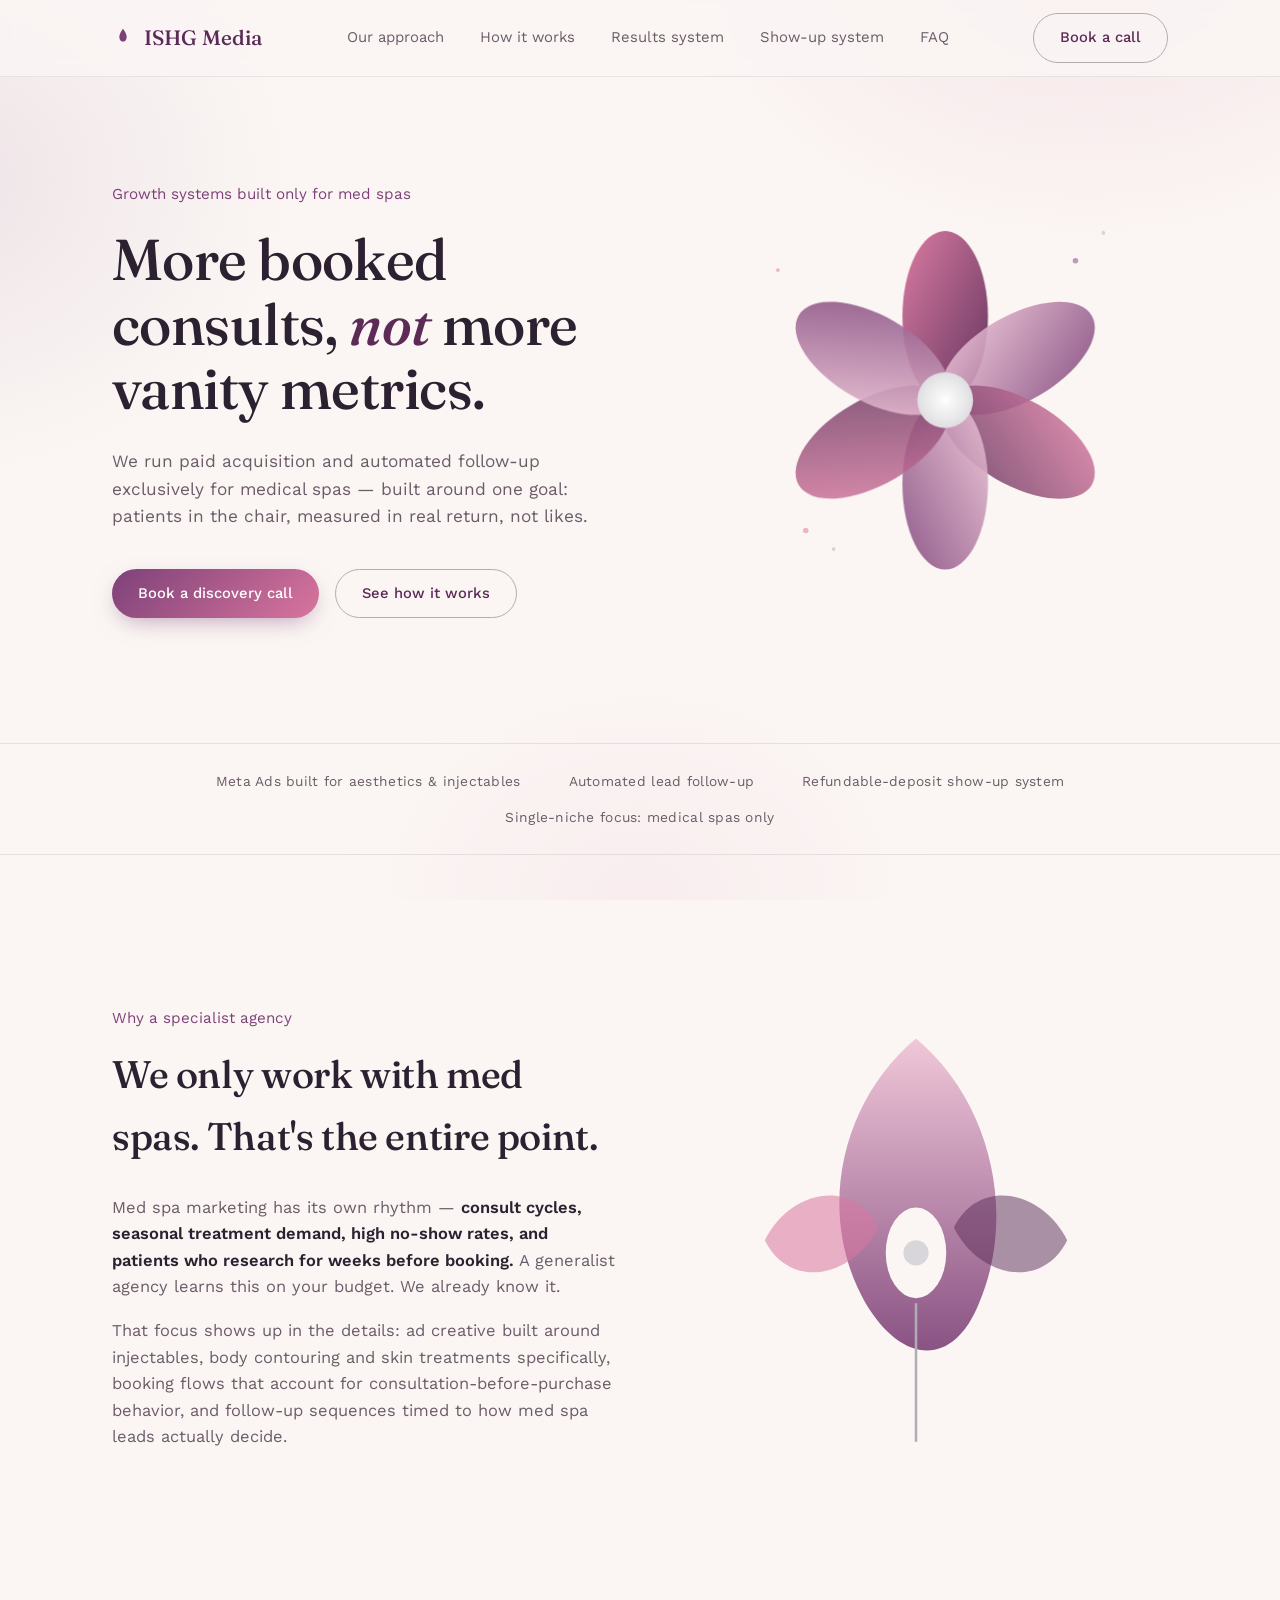
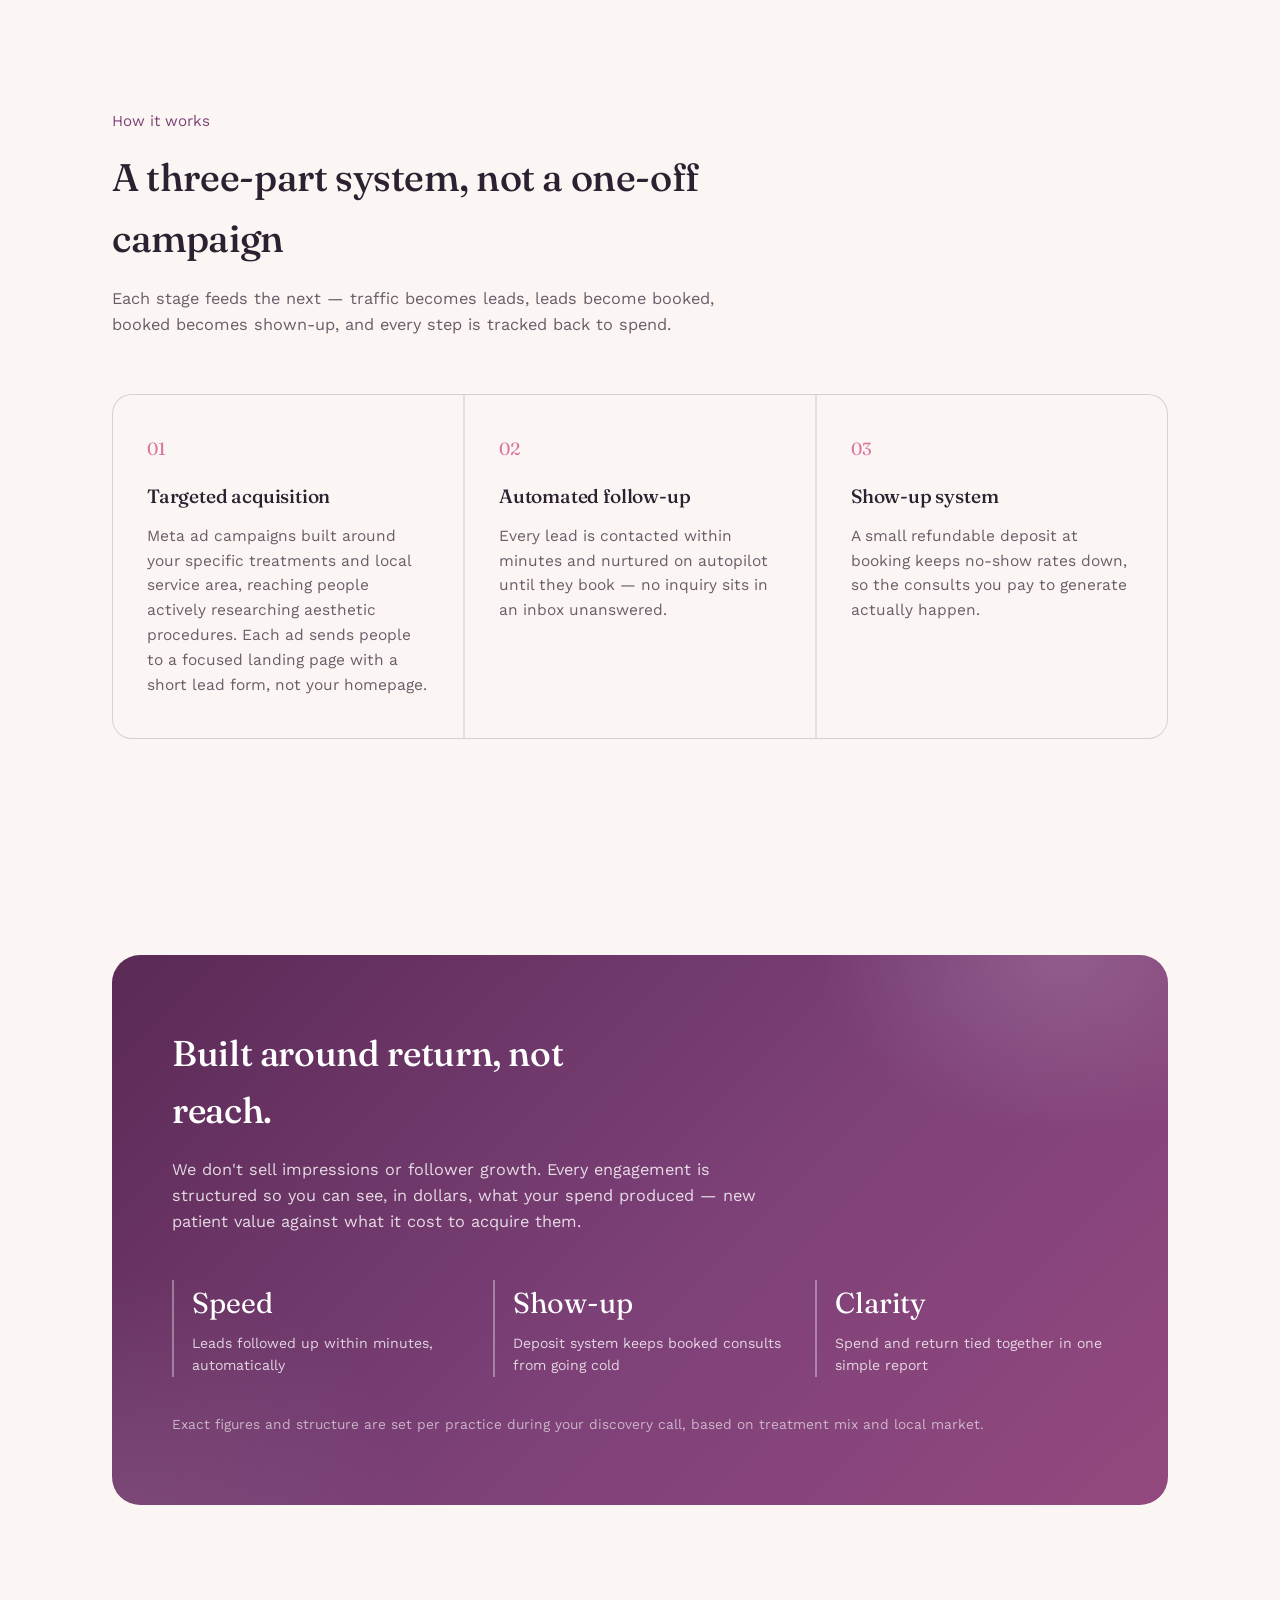
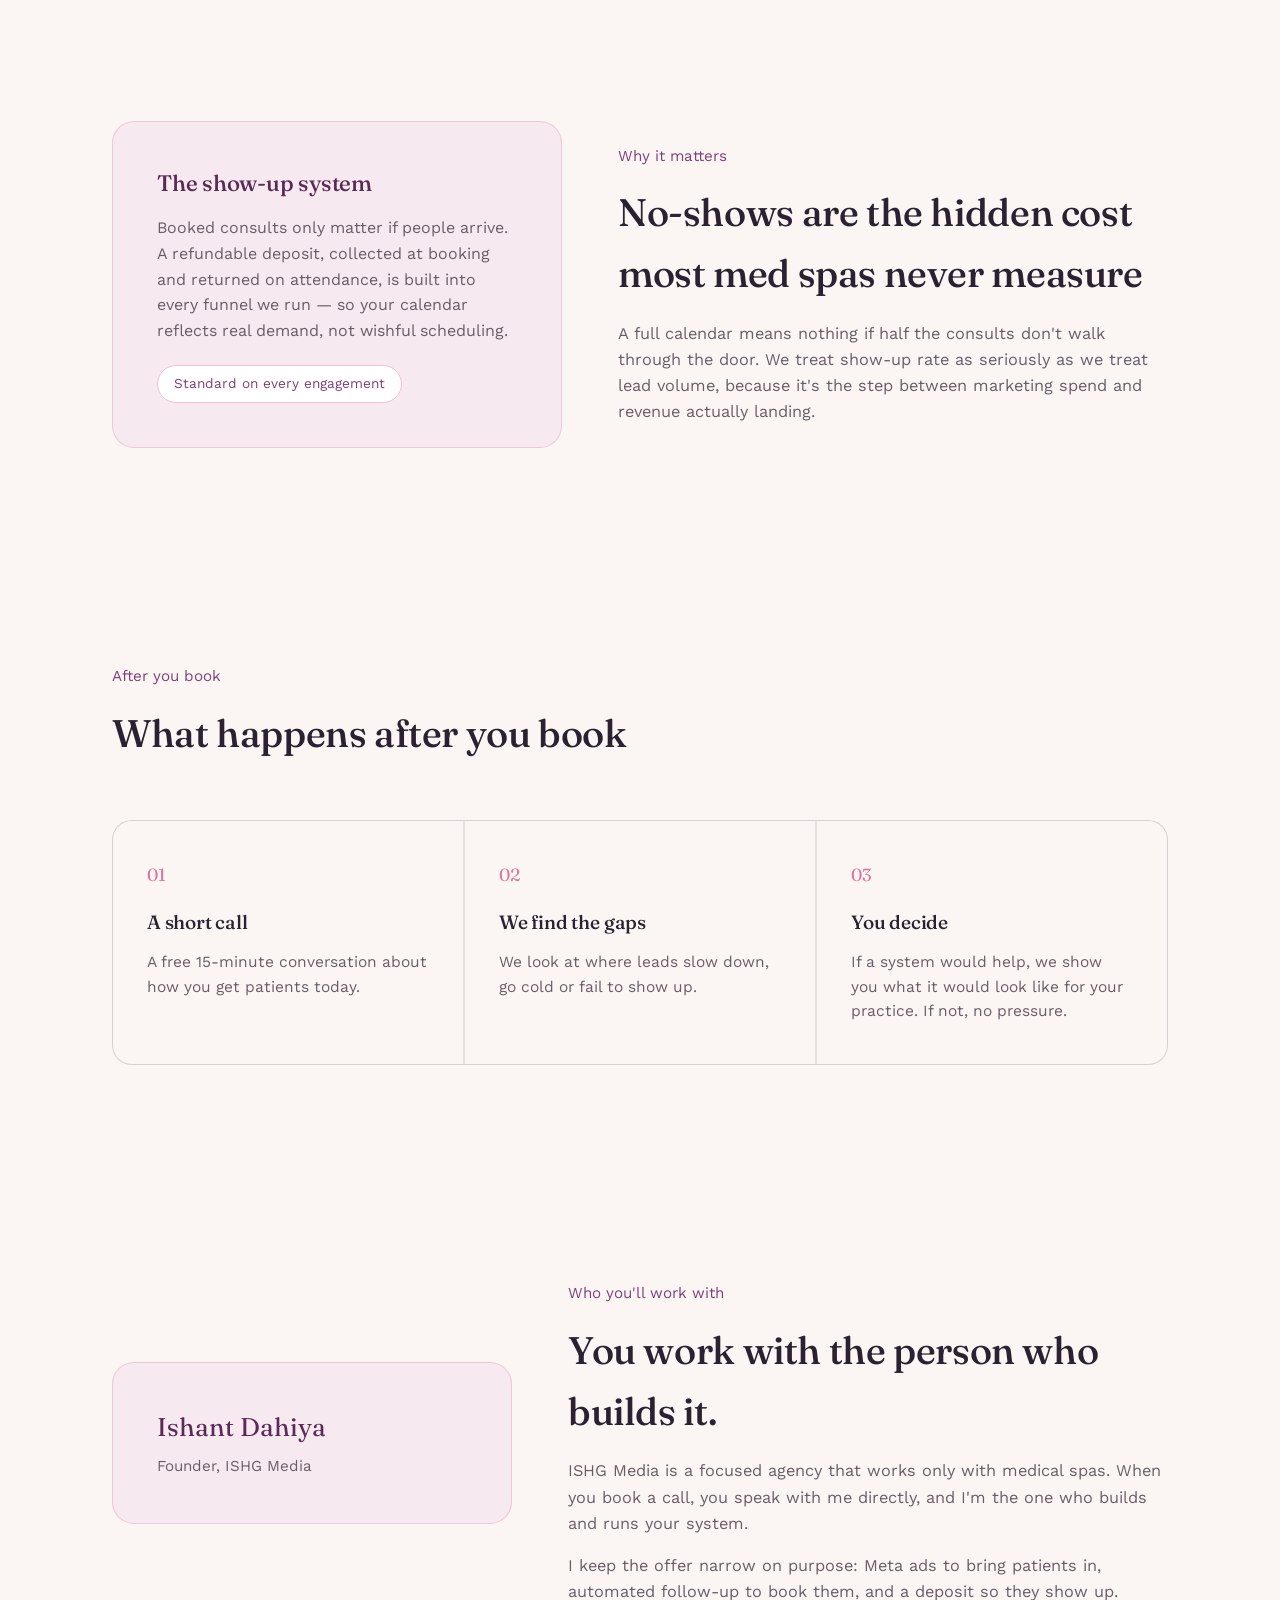
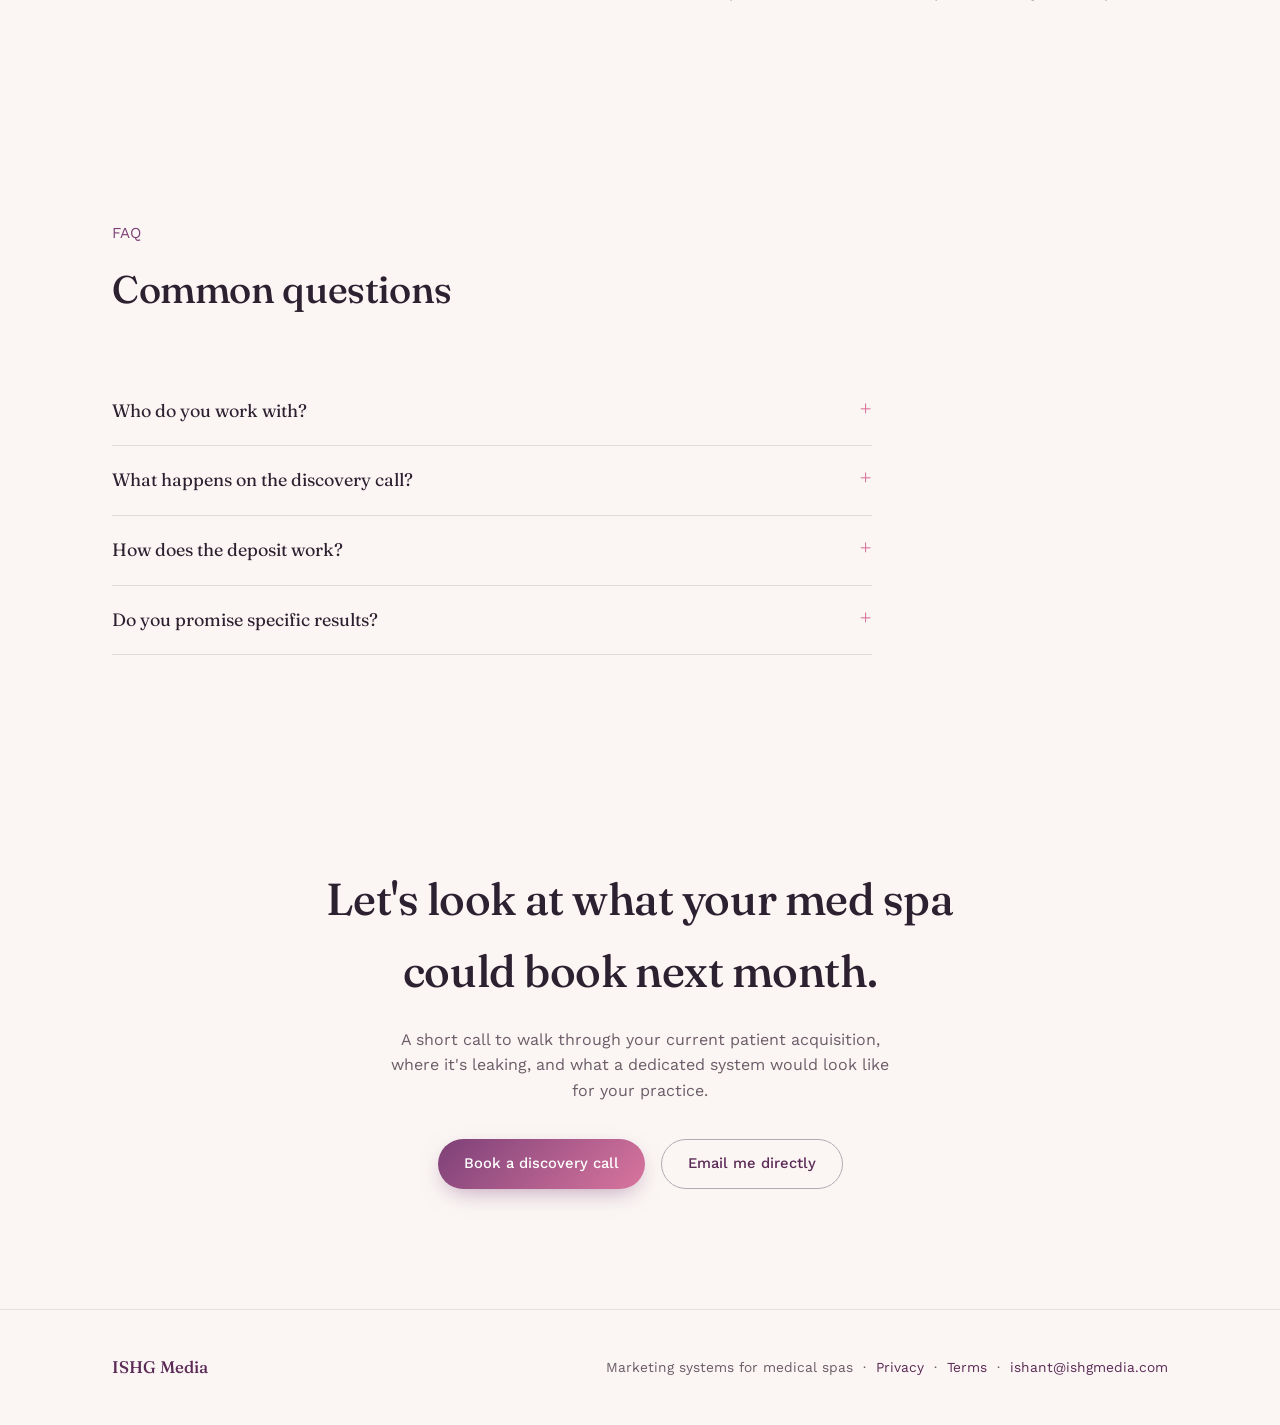
==== index.html @ 1db6d498 "Add files via upload" ====
<!DOCTYPE html>
<html lang="en">
<head>
<meta charset="UTF-8">
<meta name="viewport" content="width=device-width, initial-scale=1.0">
<title>ISHG Media — Growth Systems for Med Spas</title>
<link rel="preconnect" href="https://fonts.googleapis.com">
<link rel="preconnect" href="https://fonts.gstatic.com" crossorigin>
<link href="https://fonts.googleapis.com/css2?family=Fraunces:ital,opsz,wght@0,9..144,400;0,9..144,500;0,9..144,600;1,9..144,500&family=Work+Sans:wght@300;400;500;600&display=swap" rel="stylesheet">
<style>
  :root{
    --cream: #FBF6F4;
    --petal: #F6EAF0;
    --violet-deep: #5B2A56;
    --violet: #7D4178;
    --pink: #D9759E;
    --pink-soft: #EFC3D6;
    --silver: #D8D6DA;
    --silver-dark: #AFADB4;
    --ink: #2C2130;
    --ink-soft: #6B5C68;
  }
  *{box-sizing:border-box; margin:0; padding:0;}
  html{scroll-behavior:smooth;}
  body{
    font-family:'Work Sans', sans-serif;
    color:var(--ink);
    background:var(--cream);
    overflow-x:hidden;
    line-height:1.6;
  }
  h1,h2,h3{
    font-family:'Fraunces', serif;
    font-weight:500;
    letter-spacing:-0.01em;
  }
  a{color:inherit; text-decoration:none;}
  img, svg{max-width:100%; display:block;}
  .wrap{
    max-width:1120px;
    margin:0 auto;
    padding:0 32px;
  }
  @media(max-width:640px){ .wrap{padding:0 20px;} }

  /* ---------- Background texture ---------- */
  .petal-field{
    position:fixed;
    inset:0;
    z-index:-1;
    background:
      radial-gradient(ellipse 700px 500px at 85% -5%, rgba(217,117,158,0.14), transparent 60%),
      radial-gradient(ellipse 600px 500px at -5% 20%, rgba(125,65,120,0.10), transparent 60%),
      radial-gradient(ellipse 500px 400px at 50% 100%, rgba(239,195,214,0.18), transparent 60%),
      var(--cream);
  }

  /* ---------- Nav ---------- */
  header{
    position:sticky; top:0; z-index:40;
    backdrop-filter:blur(10px);
    background:rgba(251,246,244,0.82);
    border-bottom:1px solid rgba(175,173,180,0.25);
  }
  nav.wrap{
    display:flex; align-items:center; justify-content:space-between;
    height:76px;
  }
  .brand{
    font-family:'Fraunces', serif;
    font-size:1.3rem;
    font-weight:500;
    color:var(--violet-deep);
    display:flex; align-items:center; gap:10px;
  }
  .brand .mark{width:22px; height:22px;}
  nav .links{display:flex; gap:36px; font-size:0.93rem; color:var(--ink-soft);}
  nav .links a:hover{color:var(--violet-deep);}
  .btn{
    display:inline-flex; align-items:center; gap:8px;
    padding:12px 26px;
    border-radius:999px;
    font-size:0.92rem;
    font-weight:500;
    background:linear-gradient(135deg, var(--violet) 0%, var(--pink) 100%);
    color:#fff;
    box-shadow:0 8px 24px -8px rgba(125,65,120,0.55);
    border:none;
    cursor:pointer;
    transition:transform .25s ease, box-shadow .25s ease;
  }
  .btn:hover{transform:translateY(-2px); box-shadow:0 12px 28px -8px rgba(125,65,120,0.65);}
  .btn.ghost{
    background:transparent;
    color:var(--violet-deep);
    box-shadow:none;
    border:1.5px solid var(--silver-dark);
  }
  .btn.ghost:hover{border-color:var(--violet); background:rgba(125,65,120,0.06);}
  @media(max-width:860px){ nav .links{display:none;} }

  /* ---------- Hero ---------- */
  .hero{
    position:relative;
    padding:100px 0 120px;
    overflow:hidden;
  }
  .hero .wrap{
    display:grid;
    grid-template-columns:1.1fr 0.9fr;
    gap:64px;
    align-items:center;
  }
  @media(max-width:900px){ .hero .wrap{grid-template-columns:1fr;} .hero{padding:60px 0 80px;} }

  .eyebrow-line{
    font-size:0.95rem;
    color:var(--violet);
    margin-bottom:22px;
    opacity:0;
    animation:riseIn 0.8s ease forwards 0.1s;
  }
  .hero h1{
    font-size:clamp(2.4rem, 4.6vw, 3.6rem);
    line-height:1.12;
    color:var(--ink);
    opacity:0;
    animation:riseIn 0.9s ease forwards 0.25s;
  }
  .hero h1 em{
    font-style:italic;
    color:var(--violet-deep);
  }
  .hero p.lede{
    margin-top:26px;
    font-size:1.08rem;
    color:var(--ink-soft);
    max-width:46ch;
    opacity:0;
    animation:riseIn 0.9s ease forwards 0.4s;
  }
  .hero .cta-row{
    margin-top:38px;
    display:flex;
    gap:16px;
    flex-wrap:wrap;
    opacity:0;
    animation:riseIn 0.9s ease forwards 0.55s;
  }
  @keyframes riseIn{
    from{opacity:0; transform:translateY(16px);}
    to{opacity:1; transform:translateY(0);}
  }

  .hero-art{
    position:relative;
    opacity:0;
    animation:riseIn 1.1s ease forwards 0.5s;
  }
  .hero-art svg{width:100%; height:auto;}

  /* ---------- Trust strip ---------- */
  .trust{
    border-top:1px solid rgba(175,173,180,0.3);
    border-bottom:1px solid rgba(175,173,180,0.3);
    padding:26px 0;
  }
  .trust .wrap{
    display:flex; flex-wrap:wrap; gap:14px 48px;
    justify-content:center;
    font-size:0.86rem;
    color:var(--ink-soft);
    letter-spacing:0.02em;
  }

  /* ---------- Section shared ---------- */
  section{padding:108px 0;}
  @media(max-width:860px){ section{padding:72px 0;} }
  .section-head{max-width:620px; margin-bottom:56px;}
  .section-head .kicker{color:var(--violet); font-size:0.95rem; margin-bottom:14px;}
  .section-head h2{font-size:clamp(1.8rem,3vw,2.5rem); color:var(--ink);}
  .section-head p{margin-top:16px; color:var(--ink-soft); font-size:1.02rem;}

  /* ---------- Understand (niche) ---------- */
  .understand-grid{
    display:grid;
    grid-template-columns:1fr 1fr;
    gap:48px;
    align-items:center;
  }
  @media(max-width:900px){ .understand-grid{grid-template-columns:1fr;} }
  .understand-grid .art{order:2;}
  @media(max-width:900px){ .understand-grid .art{order:1;} .understand-grid .copy{order:2;} }
  .understand-grid p{color:var(--ink-soft); font-size:1.03rem; margin-bottom:18px;}
  .understand-grid p:last-child{margin-bottom:0;}
  .understand-grid strong{color:var(--ink); font-weight:600;}

  /* ---------- Process ---------- */
  .process-list{
    display:grid;
    grid-template-columns:repeat(3,1fr);
    gap:2px;
    background:rgba(175,173,180,0.3);
    border:1px solid rgba(175,173,180,0.3);
    border-radius:20px;
    overflow:hidden;
  }
  @media(max-width:820px){ .process-list{grid-template-columns:1fr;} }
  .process-step{
    background:var(--cream);
    padding:40px 34px;
  }
  .process-step .num{
    font-family:'Fraunces', serif;
    font-size:1.1rem;
    color:var(--pink);
    margin-bottom:18px;
  }
  .process-step h3{font-size:1.2rem; margin-bottom:12px; color:var(--ink);}
  .process-step p{color:var(--ink-soft); font-size:0.97rem;}

  /* ---------- ROI / benchmark ---------- */
  .roi{
    background:linear-gradient(135deg, var(--violet-deep) 0%, var(--violet) 55%, #93497E 100%);
    border-radius:28px;
    padding:70px 60px;
    color:#fff;
    position:relative;
    overflow:hidden;
  }
  @media(max-width:700px){ .roi{padding:46px 28px;} }
  .roi::before{
    content:"";
    position:absolute; inset:0;
    background:
      radial-gradient(400px 300px at 90% 0%, rgba(255,255,255,0.14), transparent 60%),
      radial-gradient(500px 400px at 0% 100%, rgba(255,255,255,0.08), transparent 60%);
  }
  .roi-inner{position:relative; z-index:1;}
  .roi h2{color:#fff; font-size:clamp(1.7rem,2.8vw,2.3rem); max-width:18ch;}
  .roi p{margin-top:18px; color:rgba(255,255,255,0.82); max-width:60ch; font-size:1.02rem;}
  .roi-benchmarks{
    margin-top:44px;
    display:grid;
    grid-template-columns:repeat(3,1fr);
    gap:28px;
  }
  @media(max-width:700px){ .roi-benchmarks{grid-template-columns:1fr;} }
  .roi-benchmarks .b{
    border-left:2px solid rgba(255,255,255,0.35);
    padding-left:18px;
  }
  .roi-benchmarks .b .figure{
    font-family:'Fraunces', serif;
    font-size:1.8rem;
    color:#fff;
  }
  .roi-benchmarks .b .label{
    margin-top:6px;
    font-size:0.88rem;
    color:rgba(255,255,255,0.78);
  }
  .roi-note{
    margin-top:36px;
    font-size:0.86rem;
    color:rgba(255,255,255,0.6);
  }

  /* ---------- Guarantee ---------- */
  .guarantee{
    display:grid;
    grid-template-columns:0.9fr 1.1fr;
    gap:56px;
    align-items:center;
  }
  @media(max-width:900px){ .guarantee{grid-template-columns:1fr;} }
  .guarantee-card{
    background:var(--petal);
    border:1px solid rgba(217,117,158,0.3);
    border-radius:22px;
    padding:44px;
  }
  .guarantee-card h3{font-size:1.4rem; color:var(--violet-deep); margin-bottom:14px;}
  .guarantee-card p{color:var(--ink-soft); font-size:1rem;}
  .guarantee-card .tag{
    display:inline-block;
    margin-top:22px;
    font-size:0.85rem;
    color:var(--violet);
    border:1px solid var(--pink-soft);
    padding:7px 16px;
    border-radius:999px;
    background:#fff;
  }

  /* ---------- Final CTA ---------- */
  .final-cta{
    text-align:center;
    padding:100px 0 120px;
  }
  .final-cta h2{font-size:clamp(2rem,4vw,2.8rem); max-width:22ch; margin:0 auto;}
  .final-cta p{margin-top:20px; color:var(--ink-soft); max-width:50ch; margin-left:auto; margin-right:auto;}
  .final-cta .cta-row{margin-top:36px; display:flex; justify-content:center; gap:16px; flex-wrap:wrap;}

  /* ---------- Footer ---------- */
  footer{
    border-top:1px solid rgba(175,173,180,0.3);
    padding:44px 0;
  }
  footer .wrap{
    display:flex; justify-content:space-between; align-items:center; flex-wrap:wrap; gap:16px;
  }
  footer .brand{font-size:1.05rem;}
  footer .meta{font-size:0.86rem; color:var(--ink-soft);}
  footer .meta a{color:var(--violet-deep);}

  /* ---------- Founder ---------- */
  .founder-grid{display:grid; grid-template-columns:0.8fr 1.2fr; gap:56px; align-items:center;}
  @media(max-width:900px){ .founder-grid{grid-template-columns:1fr;} }
  .founder-card{background:var(--petal); border:1px solid rgba(217,117,158,0.3); border-radius:22px; padding:44px;}
  .founder-card .name{font-family:'Fraunces', serif; font-size:1.6rem; color:var(--violet-deep);}
  .founder-card .role{margin-top:6px; color:var(--ink-soft); font-size:0.95rem;}

  /* ---------- FAQ ---------- */
  .faq-list{max-width:760px;}
  .faq-list details{border-bottom:1px solid rgba(175,173,180,0.35); padding:20px 0;}
  .faq-list summary{cursor:pointer; list-style:none; display:flex; justify-content:space-between; gap:16px; font-family:'Fraunces', serif; font-size:1.12rem; color:var(--ink);}
  .faq-list summary::-webkit-details-marker{display:none;}
  .faq-list summary::after{content:"+"; color:var(--pink); font-size:1.5rem; line-height:1;}
  .faq-list details[open] summary::after{content:"\2212";}
  .faq-list details p{margin-top:12px; color:var(--ink-soft); font-size:0.98rem;}
  a:focus-visible, summary:focus-visible{outline:2px solid var(--violet); outline-offset:3px;}

  ::selection{background:var(--pink-soft); color:var(--ink);}
</style>
</head>
<body>

<div class="petal-field"></div>

<header>
  <nav class="wrap">
    <div class="brand">
      <svg class="mark" viewBox="0 0 24 24" fill="none">
        <path d="M12 2C12 2 8 7 8 11C8 14.5 9.8 16 12 16C14.2 16 16 14.5 16 11C16 7 12 2 12 2Z" fill="url(#g1)"/>
        <defs><linearGradient id="g1" x1="8" y1="2" x2="16" y2="16"><stop stop-color="#7D4178"/><stop offset="1" stop-color="#D9759E"/></linearGradient></defs>
      </svg>
      ISHG Media
    </div>
    <div class="links">
      <a href="#understand">Our approach</a>
      <a href="#process">How it works</a>
      <a href="#roi">Results system</a>
      <a href="#guarantee">Show-up system</a>
      <a href="#faq">FAQ</a>
    </div>
    <a href="https://ishgmedia.setmore.com/services/e348232e-b890-41dd-9c51-8c21d8cce780" target="_blank" rel="noopener" class="btn ghost">Book a call</a>
  </nav>
</header>

<section class="hero">
  <div class="wrap">
    <div class="hero-copy">
      <div class="eyebrow-line">Growth systems built only for med spas</div>
      <h1>More booked consults, <em>not</em> more vanity metrics.</h1>
      <p class="lede">We run paid acquisition and automated follow-up exclusively for medical spas — built around one goal: patients in the chair, measured in real return, not likes.</p>
      <div class="cta-row">
        <a href="https://ishgmedia.setmore.com/services/e348232e-b890-41dd-9c51-8c21d8cce780" target="_blank" rel="noopener" class="btn">Book a discovery call</a>
        <a href="#process" class="btn ghost">See how it works</a>
      </div>
    </div>
    <div class="hero-art">
      <svg viewBox="0 0 480 480" xmlns="http://www.w3.org/2000/svg">
        <defs>
          <linearGradient id="petalGrad1" x1="0" y1="0" x2="1" y2="1">
            <stop offset="0%" stop-color="#D9759E"/>
            <stop offset="100%" stop-color="#5B2A56"/>
          </linearGradient>
          <linearGradient id="petalGrad2" x1="0" y1="1" x2="1" y2="0">
            <stop offset="0%" stop-color="#EFC3D6"/>
            <stop offset="100%" stop-color="#7D4178"/>
          </linearGradient>
          <radialGradient id="centerGrad" cx="50%" cy="50%" r="60%">
            <stop offset="0%" stop-color="#FFFFFF"/>
            <stop offset="100%" stop-color="#D8D6DA"/>
          </radialGradient>
        </defs>
        <g opacity="0.95">
          <ellipse cx="240" cy="150" rx="46" ry="92" fill="url(#petalGrad1)" transform="rotate(0 240 240)"/>
          <ellipse cx="240" cy="150" rx="46" ry="92" fill="url(#petalGrad2)" opacity="0.9" transform="rotate(60 240 240)"/>
          <ellipse cx="240" cy="150" rx="46" ry="92" fill="url(#petalGrad1)" opacity="0.85" transform="rotate(120 240 240)"/>
          <ellipse cx="240" cy="150" rx="46" ry="92" fill="url(#petalGrad2)" opacity="0.9" transform="rotate(180 240 240)"/>
          <ellipse cx="240" cy="150" rx="46" ry="92" fill="url(#petalGrad1)" opacity="0.85" transform="rotate(240 240 240)"/>
          <ellipse cx="240" cy="150" rx="46" ry="92" fill="url(#petalGrad2)" opacity="0.9" transform="rotate(300 240 240)"/>
          <circle cx="240" cy="240" r="30" fill="url(#centerGrad)"/>
        </g>
        <g opacity="0.5">
          <circle cx="90" cy="380" r="3" fill="#D9759E"/>
          <circle cx="120" cy="400" r="2" fill="#AFADB4"/>
          <circle cx="380" cy="90" r="3" fill="#7D4178"/>
          <circle cx="410" cy="60" r="2" fill="#AFADB4"/>
          <circle cx="60" cy="100" r="2" fill="#D9759E"/>
        </g>
      </svg>
    </div>
  </div>
</section>

<div class="trust">
  <div class="wrap">
    <span>Meta Ads built for aesthetics &amp; injectables</span>
    <span>Automated lead follow-up</span>
    <span>Refundable-deposit show-up system</span>
    <span>Single-niche focus: medical spas only</span>
  </div>
</div>

<section id="understand">
  <div class="wrap understand-grid">
    <div class="copy">
      <div class="section-head" style="margin-bottom:28px;">
        <div class="kicker">Why a specialist agency</div>
        <h2>We only work with med spas. That's the entire point.</h2>
      </div>
      <p>Med spa marketing has its own rhythm — <strong>consult cycles, seasonal treatment demand, high no-show rates, and patients who research for weeks before booking.</strong> A generalist agency learns this on your budget. We already know it.</p>
      <p>That focus shows up in the details: ad creative built around injectables, body contouring and skin treatments specifically, booking flows that account for consultation-before-purchase behavior, and follow-up sequences timed to how med spa leads actually decide.</p>
    </div>
    <div class="art">
      <svg viewBox="0 0 400 420" xmlns="http://www.w3.org/2000/svg">
        <defs>
          <linearGradient id="orchidG" x1="0" y1="0" x2="0" y2="1">
            <stop offset="0%" stop-color="#EFC3D6"/>
            <stop offset="100%" stop-color="#7D4178"/>
          </linearGradient>
        </defs>
        <path d="M200 60 C 140 110, 120 200, 160 270 C 190 320, 230 320, 250 270 C 280 200, 260 110, 200 60 Z" fill="url(#orchidG)" opacity="0.9"/>
        <path d="M80 220 C 100 180, 150 170, 170 210 C 150 250, 100 260, 80 220 Z" fill="#D9759E" opacity="0.55"/>
        <path d="M320 220 C 300 180, 250 170, 230 210 C 250 250, 300 260, 320 220 Z" fill="#5B2A56" opacity="0.5"/>
        <ellipse cx="200" cy="230" rx="24" ry="36" fill="#FBF6F4"/>
        <circle cx="200" cy="230" r="10" fill="#D8D6DA"/>
        <line x1="200" y1="270" x2="200" y2="380" stroke="#AFADB4" stroke-width="2"/>
      </svg>
    </div>
  </div>
</section>

<section id="process">
  <div class="wrap">
    <div class="section-head">
      <div class="kicker">How it works</div>
      <h2>A three-part system, not a one-off campaign</h2>
      <p>Each stage feeds the next — traffic becomes leads, leads become booked, booked becomes shown-up, and every step is tracked back to spend.</p>
    </div>
    <div class="process-list">
      <div class="process-step">
        <div class="num">01</div>
        <h3>Targeted acquisition</h3>
        <p>Meta ad campaigns built around your specific treatments and local service area, reaching people actively researching aesthetic procedures. Each ad sends people to a focused landing page with a short lead form, not your homepage.</p>
      </div>
      <div class="process-step">
        <div class="num">02</div>
        <h3>Automated follow-up</h3>
        <p>Every lead is contacted within minutes and nurtured on autopilot until they book — no inquiry sits in an inbox unanswered.</p>
      </div>
      <div class="process-step">
        <div class="num">03</div>
        <h3>Show-up system</h3>
        <p>A small refundable deposit at booking keeps no-show rates down, so the consults you pay to generate actually happen.</p>
      </div>
    </div>
  </div>
</section>

<section id="roi">
  <div class="wrap">
    <div class="roi">
      <div class="roi-inner">
        <h2>Built around return, not reach.</h2>
        <p>We don't sell impressions or follower growth. Every engagement is structured so you can see, in dollars, what your spend produced — new patient value against what it cost to acquire them.</p>
        <div class="roi-benchmarks">
          <div class="b">
            <div class="figure">Speed</div>
            <div class="label">Leads followed up within minutes, automatically</div>
          </div>
          <div class="b">
            <div class="figure">Show-up</div>
            <div class="label">Deposit system keeps booked consults from going cold</div>
          </div>
          <div class="b">
            <div class="figure">Clarity</div>
            <div class="label">Spend and return tied together in one simple report</div>
          </div>
        </div>
        <div class="roi-note">Exact figures and structure are set per practice during your discovery call, based on treatment mix and local market.</div>
      </div>
    </div>
  </div>
</section>

<section id="guarantee">
  <div class="wrap guarantee">
    <div class="guarantee-card">
      <h3>The show-up system</h3>
      <p>Booked consults only matter if people arrive. A refundable deposit, collected at booking and returned on attendance, is built into every funnel we run — so your calendar reflects real demand, not wishful scheduling.</p>
      <span class="tag">Standard on every engagement</span>
    </div>
    <div class="copy">
      <div class="section-head" style="margin-bottom:0;">
        <div class="kicker">Why it matters</div>
        <h2>No-shows are the hidden cost most med spas never measure</h2>
        <p>A full calendar means nothing if half the consults don't walk through the door. We treat show-up rate as seriously as we treat lead volume, because it's the step between marketing spend and revenue actually landing.</p>
      </div>
    </div>
  </div>
</section>

<section id="after">
  <div class="wrap">
    <div class="section-head">
      <div class="kicker">After you book</div>
      <h2>What happens after you book</h2>
    </div>
    <div class="process-list">
      <div class="process-step">
        <div class="num">01</div>
        <h3>A short call</h3>
        <p>A free 15-minute conversation about how you get patients today.</p>
      </div>
      <div class="process-step">
        <div class="num">02</div>
        <h3>We find the gaps</h3>
        <p>We look at where leads slow down, go cold or fail to show up.</p>
      </div>
      <div class="process-step">
        <div class="num">03</div>
        <h3>You decide</h3>
        <p>If a system would help, we show you what it would look like for your practice. If not, no pressure.</p>
      </div>
    </div>
  </div>
</section>

<section id="founder">
  <div class="wrap founder-grid">
    <div class="founder-card">
      <div class="name">Ishant Dahiya</div>
      <div class="role">Founder, ISHG Media</div>
    </div>
    <div class="copy">
      <div class="section-head" style="margin-bottom:0;">
        <div class="kicker">Who you'll work with</div>
        <h2>You work with the person who builds it.</h2>
        <!-- EDIT: replace or extend this with your own true story -->
        <p>ISHG Media is a focused agency that works only with medical spas. When you book a call, you speak with me directly, and I'm the one who builds and runs your system.</p>
        <p>I keep the offer narrow on purpose: Meta ads to bring patients in, automated follow-up to book them, and a deposit so they show up.</p>
      </div>
    </div>
  </div>
</section>

<section id="faq">
  <div class="wrap">
    <div class="section-head">
      <div class="kicker">FAQ</div>
      <h2>Common questions</h2>
    </div>
    <div class="faq-list">
      <details><summary>Who do you work with?</summary><p>Only medical spas. We don't take on other industries, so everything we build is shaped around how med spa patients research and book.</p></details>
      <details><summary>What happens on the discovery call?</summary><p>It's a free 15-minute conversation. We talk through how you get patients now and where leads are lost. You leave knowing whether a system would help, with no obligation.</p></details>
      <details><summary>How does the deposit work?</summary><p>A small deposit is collected when a consult is booked and returned when the patient attends. It filters out casual inquiries and protects your calendar.</p></details>
      <details><summary>Do you promise specific results?</summary><p>No. We don't promise numbers. Structure and targets are set per practice on the call, based on your treatments and local market.</p></details>
    </div>
  </div>
</section>

<section class="final-cta" id="contact">
  <div class="wrap">
    <h2>Let's look at what your med spa could book next month.</h2>
    <p>A short call to walk through your current patient acquisition, where it's leaking, and what a dedicated system would look like for your practice.</p>
    <div class="cta-row">
      <a href="https://ishgmedia.setmore.com/services/e348232e-b890-41dd-9c51-8c21d8cce780" target="_blank" rel="noopener" class="btn">Book a discovery call</a>
      <a href="mailto:ishant@ishgmedia.com" class="btn ghost">Email me directly</a>
    </div>
  </div>
</section>

<footer>
  <div class="wrap">
    <div class="brand">ISHG Media</div>
    <div class="meta">Marketing systems for medical spas &nbsp;·&nbsp; <a href="privacy.html">Privacy</a> &nbsp;·&nbsp; <a href="terms.html">Terms</a> &nbsp;·&nbsp; <a href="mailto:ishant@ishgmedia.com">ishant@ishgmedia.com</a></div>
  </div>
</footer>

</body>
</html>
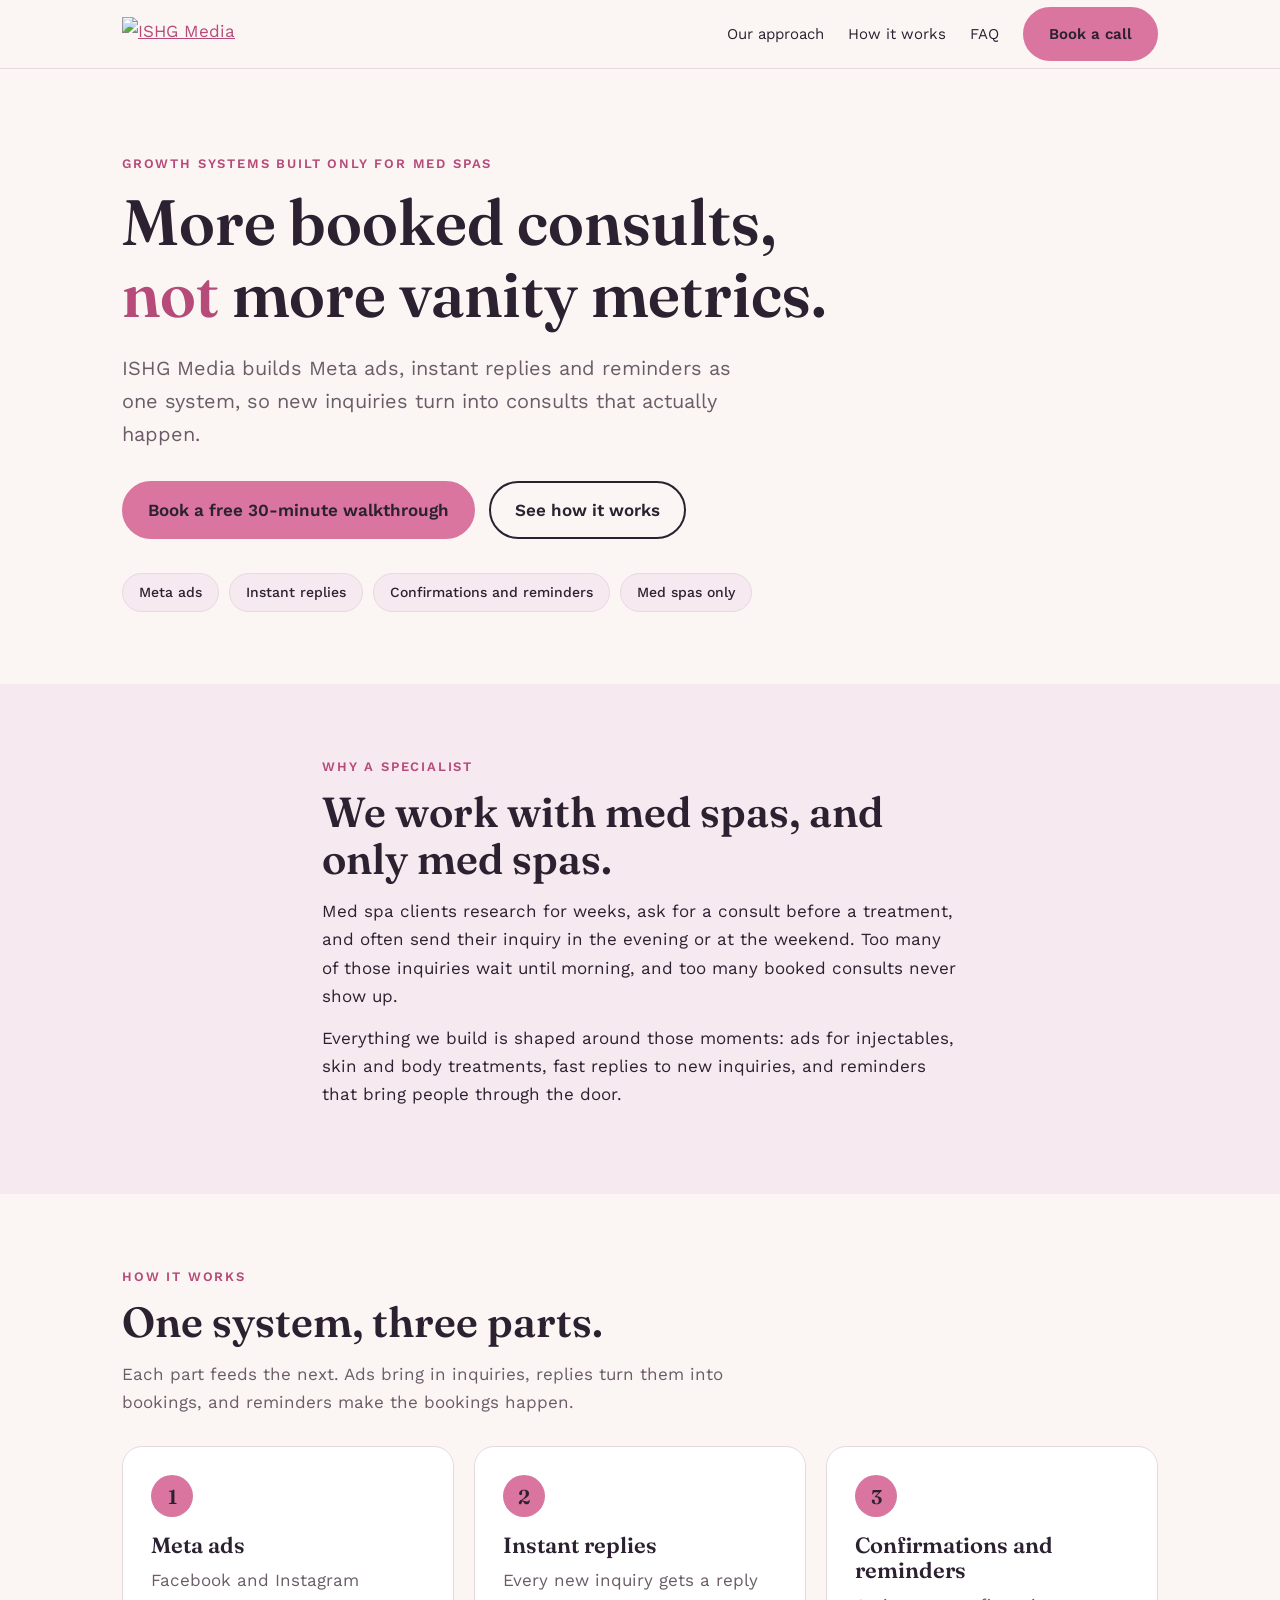
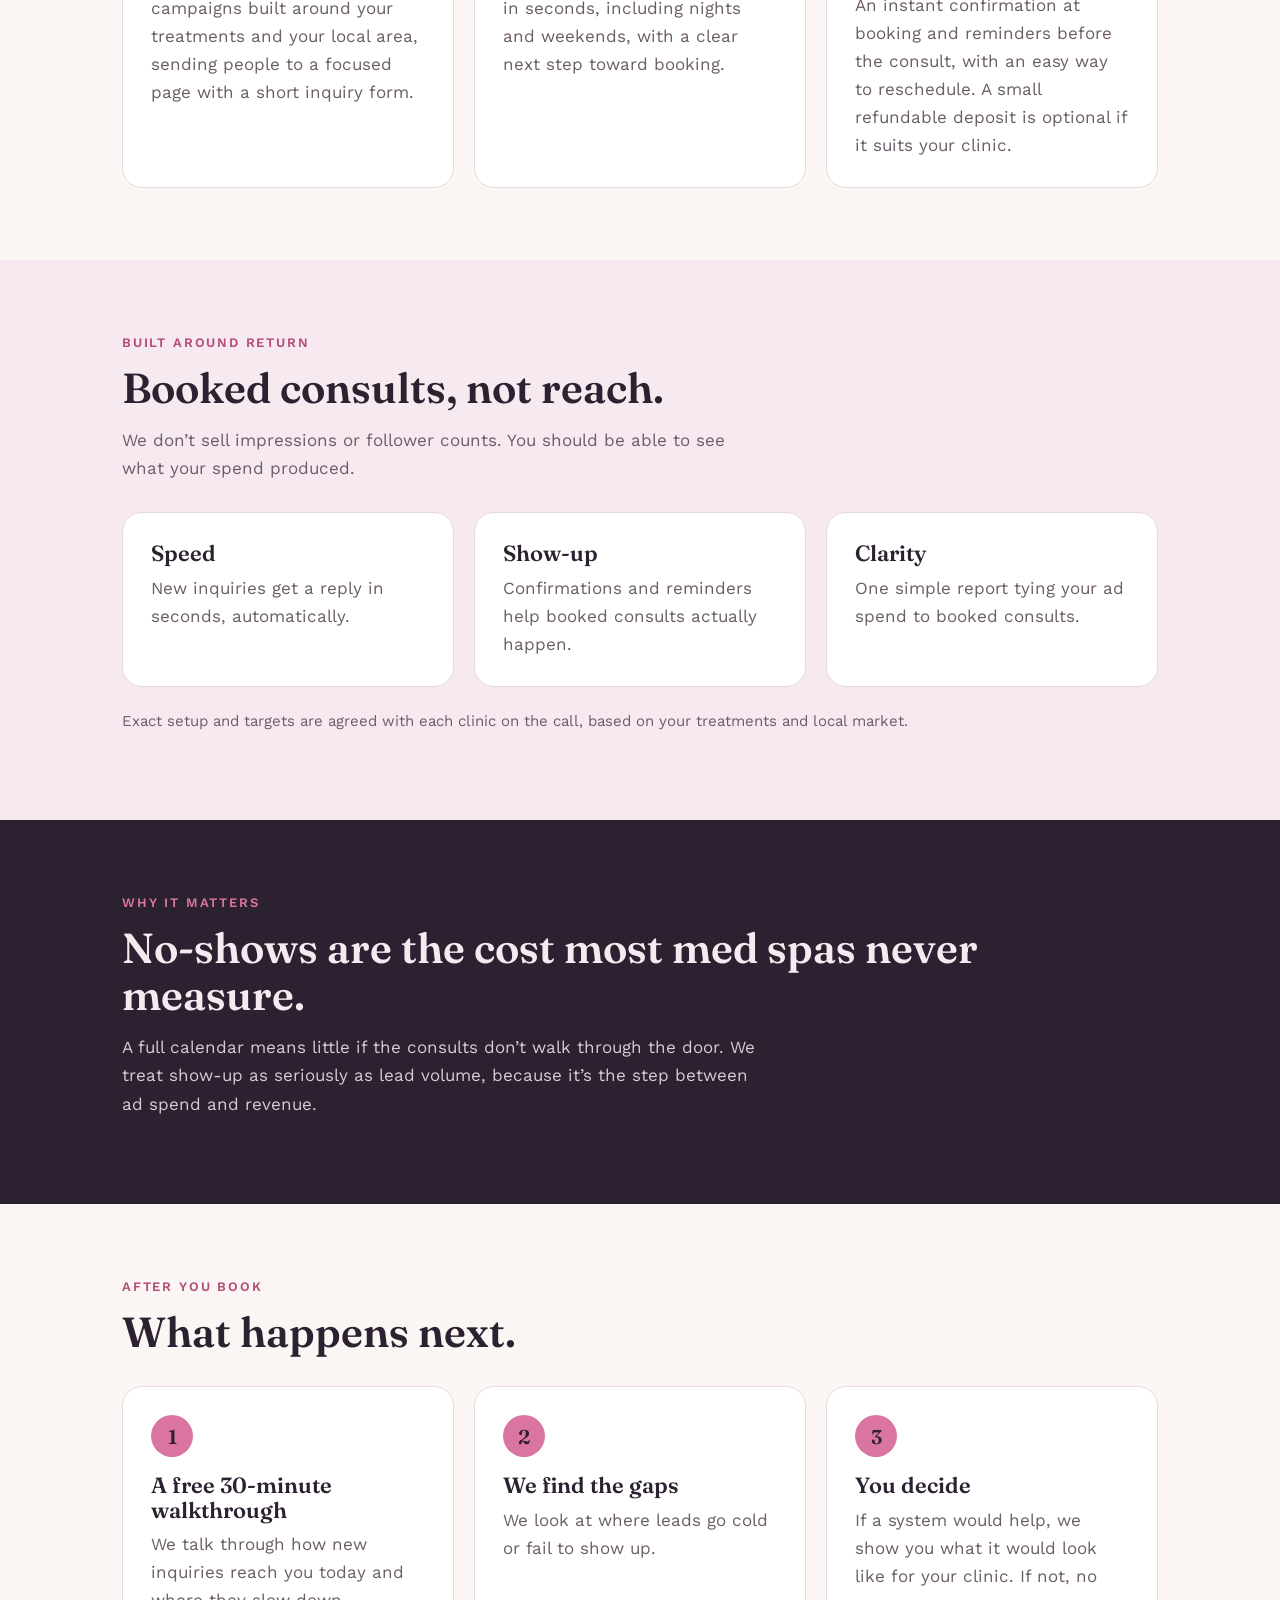
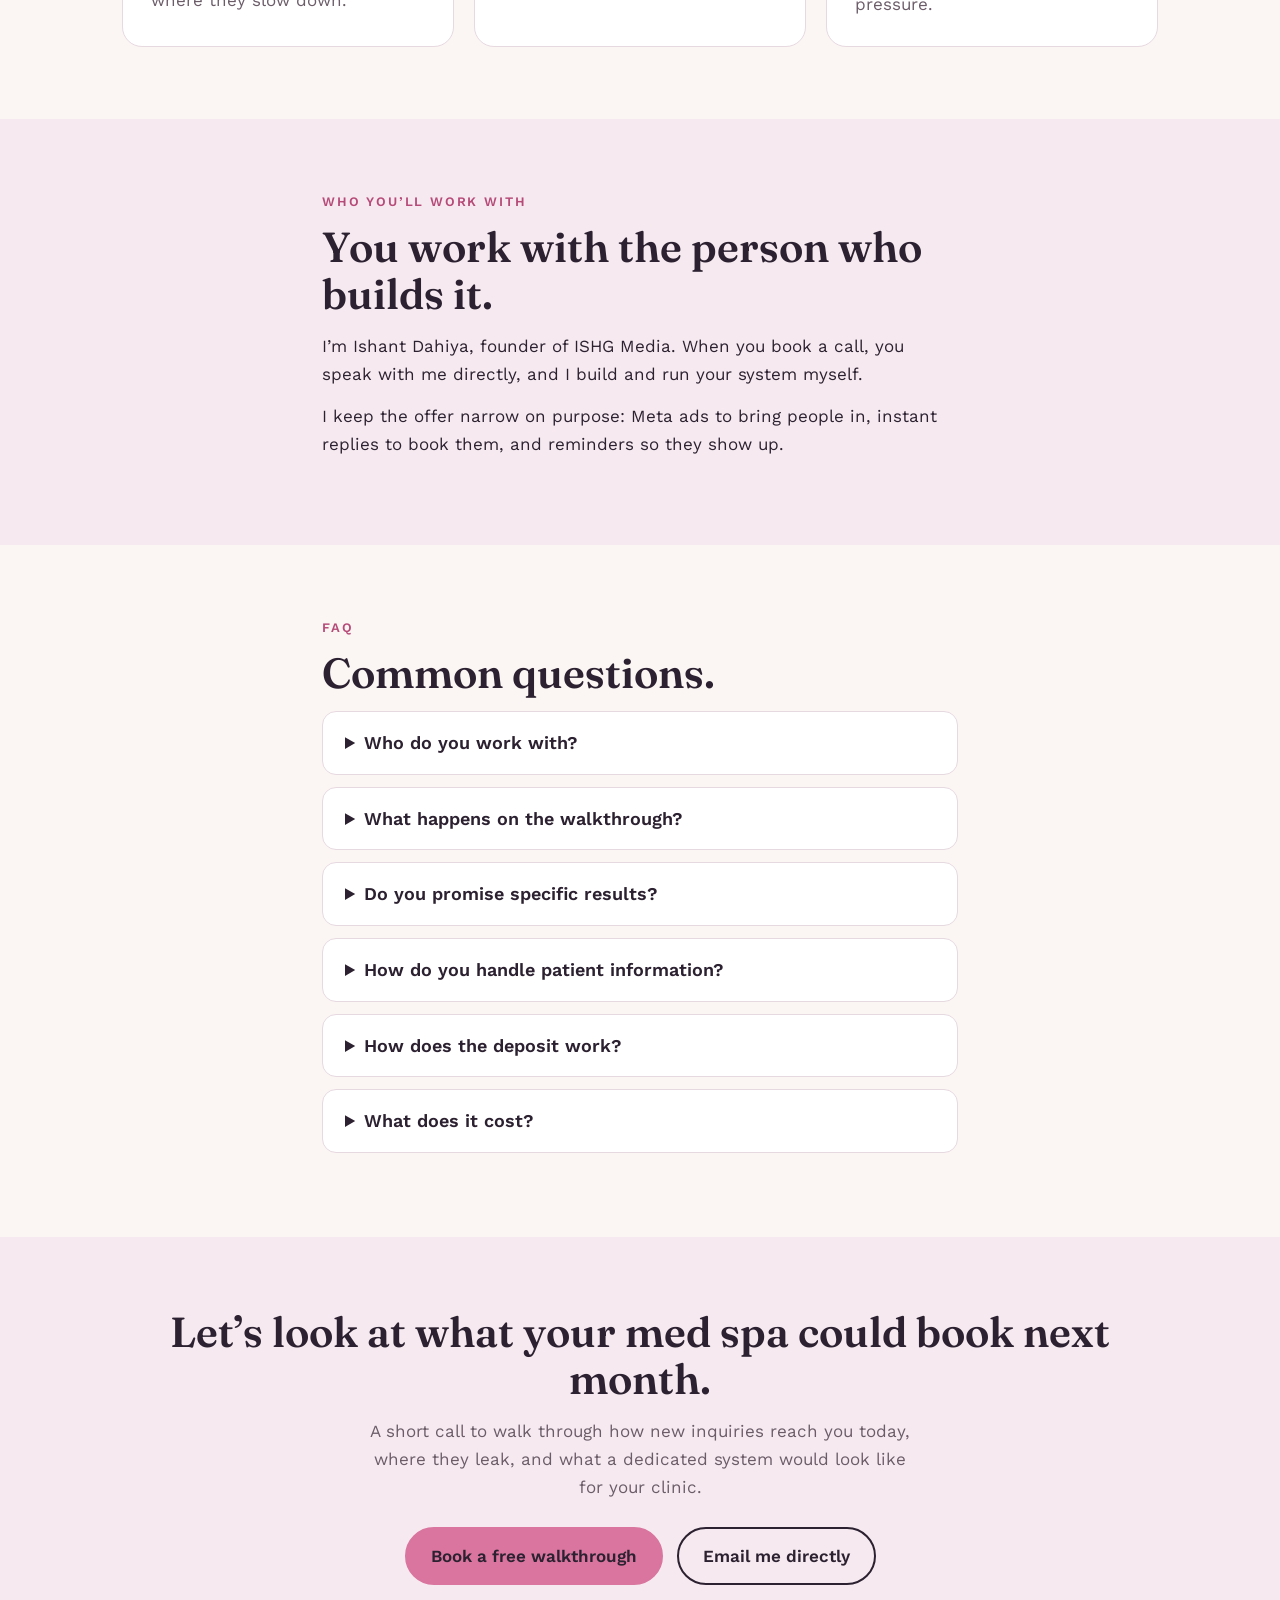
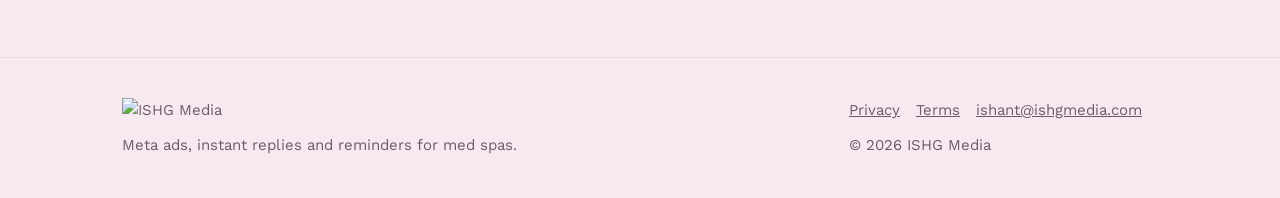
==== commit b2f18fae: "Rename index1.html to index.html" ====
--- a/index.html
+++ b/index.html
@@ -1,595 +1,60 @@
 <!DOCTYPE html>
-<html lang="en">
-<head>
-<meta charset="UTF-8">
-<meta name="viewport" content="width=device-width, initial-scale=1.0">
-<title>ISHG Media — Growth Systems for Med Spas</title>
-<link rel="preconnect" href="https://fonts.googleapis.com">
-<link rel="preconnect" href="https://fonts.gstatic.com" crossorigin>
-<link href="https://fonts.googleapis.com/css2?family=Fraunces:ital,opsz,wght@0,9..144,400;0,9..144,500;0,9..144,600;1,9..144,500&family=Work+Sans:wght@300;400;500;600&display=swap" rel="stylesheet">
-<style>
-  :root{
-    --cream: #FBF6F4;
-    --petal: #F6EAF0;
-    --violet-deep: #5B2A56;
-    --violet: #7D4178;
-    --pink: #D9759E;
-    --pink-soft: #EFC3D6;
-    --silver: #D8D6DA;
-    --silver-dark: #AFADB4;
-    --ink: #2C2130;
-    --ink-soft: #6B5C68;
-  }
-  *{box-sizing:border-box; margin:0; padding:0;}
-  html{scroll-behavior:smooth;}
-  body{
-    font-family:'Work Sans', sans-serif;
-    color:var(--ink);
-    background:var(--cream);
-    overflow-x:hidden;
-    line-height:1.6;
-  }
-  h1,h2,h3{
-    font-family:'Fraunces', serif;
-    font-weight:500;
-    letter-spacing:-0.01em;
-  }
-  a{color:inherit; text-decoration:none;}
-  img, svg{max-width:100%; display:block;}
-  .wrap{
-    max-width:1120px;
-    margin:0 auto;
-    padding:0 32px;
-  }
-  @media(max-width:640px){ .wrap{padding:0 20px;} }
+<html lang="en"><head><meta charset="utf-8"><meta name="viewport" content="width=device-width, initial-scale=1">
+<title>ISHG Media | Meta Ads, Instant Replies and Reminders for Med Spas</title>
+<meta name="description" content="ISHG Media builds Meta ads, instant replies and confirmations and reminders as one system for med spas, so new inquiries turn into consults that happen.">
+<link rel="icon" href="logo.png"><link rel="stylesheet" href="https://fonts.googleapis.com/css2?family=Fraunces:opsz,wght@9..144,500;9..144,650&family=Work+Sans:wght@400;500;600&display=swap">
+<link rel="stylesheet" href="style.css"></head><body>
+<header class="top"><div class="wrap"><a href="/"><img src="logo.png" alt="ISHG Media"></a>
+<nav><a href="#approach">Our approach</a><a href="#how">How it works</a><a href="#faq">FAQ</a><a class="btn" href="https://ishgmedia.setmore.com/ishant">Book a call</a></nav></div></header>
+<main>
+<section class="hero"><div class="wrap"><p class="eb">Growth systems built only for med spas</p>
+<h1>More booked consults,<br><em>not</em> more vanity metrics.</h1>
+<p class="l">ISHG Media builds Meta ads, instant replies and reminders as one system, so new inquiries turn into consults that actually happen.</p>
+<div class="row"><a class="btn" href="https://ishgmedia.setmore.com/ishant">Book a free 30-minute walkthrough</a><a class="btn o" href="#how">See how it works</a></div>
+<div class="chips"><span>Meta ads</span><span>Instant replies</span><span>Confirmations and reminders</span><span>Med spas only</span></div></div></section>
 
-  /* ---------- Background texture ---------- */
-  .petal-field{
-    position:fixed;
-    inset:0;
-    z-index:-1;
-    background:
-      radial-gradient(ellipse 700px 500px at 85% -5%, rgba(217,117,158,0.14), transparent 60%),
-      radial-gradient(ellipse 600px 500px at -5% 20%, rgba(125,65,120,0.10), transparent 60%),
-      radial-gradient(ellipse 500px 400px at 50% 100%, rgba(239,195,214,0.18), transparent 60%),
-      var(--cream);
-  }
+<section id="approach" class="alt"><div class="wrap mid"><p class="eb">Why a specialist</p><h2>We work with med spas, and only med spas.</h2>
+<p>Med spa clients research for weeks, ask for a consult before a treatment, and often send their inquiry in the evening or at the weekend. Too many of those inquiries wait until morning, and too many booked consults never show up.</p>
+<p>Everything we build is shaped around those moments: ads for injectables, skin and body treatments, fast replies to new inquiries, and reminders that bring people through the door.</p></div></section>
 
-  /* ---------- Nav ---------- */
-  header{
-    position:sticky; top:0; z-index:40;
-    backdrop-filter:blur(10px);
-    background:rgba(251,246,244,0.82);
-    border-bottom:1px solid rgba(175,173,180,0.25);
-  }
-  nav.wrap{
-    display:flex; align-items:center; justify-content:space-between;
-    height:76px;
-  }
-  .brand{
-    font-family:'Fraunces', serif;
-    font-size:1.3rem;
-    font-weight:500;
-    color:var(--violet-deep);
-    display:flex; align-items:center; gap:10px;
-  }
-  .brand .mark{width:22px; height:22px;}
-  nav .links{display:flex; gap:36px; font-size:0.93rem; color:var(--ink-soft);}
-  nav .links a:hover{color:var(--violet-deep);}
-  .btn{
-    display:inline-flex; align-items:center; gap:8px;
-    padding:12px 26px;
-    border-radius:999px;
-    font-size:0.92rem;
-    font-weight:500;
-    background:linear-gradient(135deg, var(--violet) 0%, var(--pink) 100%);
-    color:#fff;
-    box-shadow:0 8px 24px -8px rgba(125,65,120,0.55);
-    border:none;
-    cursor:pointer;
-    transition:transform .25s ease, box-shadow .25s ease;
-  }
-  .btn:hover{transform:translateY(-2px); box-shadow:0 12px 28px -8px rgba(125,65,120,0.65);}
-  .btn.ghost{
-    background:transparent;
-    color:var(--violet-deep);
-    box-shadow:none;
-    border:1.5px solid var(--silver-dark);
-  }
-  .btn.ghost:hover{border-color:var(--violet); background:rgba(125,65,120,0.06);}
-  @media(max-width:860px){ nav .links{display:none;} }
+<section id="how"><div class="wrap"><p class="eb">How it works</p><h2>One system, three parts.</h2>
+<p style="color:var(--mute);max-width:620px">Each part feeds the next. Ads bring in inquiries, replies turn them into bookings, and reminders make the bookings happen.</p>
+<div class="g3">
+<div class="card"><div class="n">1</div><h3>Meta ads</h3><p>Facebook and Instagram campaigns built around your treatments and your local area, sending people to a focused page with a short inquiry form.</p></div>
+<div class="card"><div class="n">2</div><h3>Instant replies</h3><p>Every new inquiry gets a reply in seconds, including nights and weekends, with a clear next step toward booking.</p></div>
+<div class="card"><div class="n">3</div><h3>Confirmations and reminders</h3><p>An instant confirmation at booking and reminders before the consult, with an easy way to reschedule. A small refundable deposit is optional if it suits your clinic.</p></div></div></div></section>
 
-  /* ---------- Hero ---------- */
-  .hero{
-    position:relative;
-    padding:100px 0 120px;
-    overflow:hidden;
-  }
-  .hero .wrap{
-    display:grid;
-    grid-template-columns:1.1fr 0.9fr;
-    gap:64px;
-    align-items:center;
-  }
-  @media(max-width:900px){ .hero .wrap{grid-template-columns:1fr;} .hero{padding:60px 0 80px;} }
+<section class="alt"><div class="wrap"><p class="eb">Built around return</p><h2>Booked consults, not reach.</h2>
+<p style="color:var(--mute);max-width:620px">We don&rsquo;t sell impressions or follower counts. You should be able to see what your spend produced.</p>
+<div class="g3"><div class="card"><h3>Speed</h3><p>New inquiries get a reply in seconds, automatically.</p></div>
+<div class="card"><h3>Show-up</h3><p>Confirmations and reminders help booked consults actually happen.</p></div>
+<div class="card"><h3>Clarity</h3><p>One simple report tying your ad spend to booked consults.</p></div></div>
+<p style="margin-top:22px;color:var(--mute);font-size:15px">Exact setup and targets are agreed with each clinic on the call, based on your treatments and local market.</p></div></section>
 
-  .eyebrow-line{
-    font-size:0.95rem;
-    color:var(--violet);
-    margin-bottom:22px;
-    opacity:0;
-    animation:riseIn 0.8s ease forwards 0.1s;
-  }
-  .hero h1{
-    font-size:clamp(2.4rem, 4.6vw, 3.6rem);
-    line-height:1.12;
-    color:var(--ink);
-    opacity:0;
-    animation:riseIn 0.9s ease forwards 0.25s;
-  }
-  .hero h1 em{
-    font-style:italic;
-    color:var(--violet-deep);
-  }
-  .hero p.lede{
-    margin-top:26px;
-    font-size:1.08rem;
-    color:var(--ink-soft);
-    max-width:46ch;
-    opacity:0;
-    animation:riseIn 0.9s ease forwards 0.4s;
-  }
-  .hero .cta-row{
-    margin-top:38px;
-    display:flex;
-    gap:16px;
-    flex-wrap:wrap;
-    opacity:0;
-    animation:riseIn 0.9s ease forwards 0.55s;
-  }
-  @keyframes riseIn{
-    from{opacity:0; transform:translateY(16px);}
-    to{opacity:1; transform:translateY(0);}
-  }
+<section class="band"><div class="wrap"><p class="eb">Why it matters</p><h2>No-shows are the cost most med spas never measure.</h2>
+<p>A full calendar means little if the consults don&rsquo;t walk through the door. We treat show-up as seriously as lead volume, because it&rsquo;s the step between ad spend and revenue.</p></div></section>
 
-  .hero-art{
-    position:relative;
-    opacity:0;
-    animation:riseIn 1.1s ease forwards 0.5s;
-  }
-  .hero-art svg{width:100%; height:auto;}
+<section><div class="wrap"><p class="eb">After you book</p><h2>What happens next.</h2>
+<div class="g3"><div class="card"><div class="n">1</div><h3>A free 30-minute walkthrough</h3><p>We talk through how new inquiries reach you today and where they slow down.</p></div>
+<div class="card"><div class="n">2</div><h3>We find the gaps</h3><p>We look at where leads go cold or fail to show up.</p></div>
+<div class="card"><div class="n">3</div><h3>You decide</h3><p>If a system would help, we show you what it would look like for your clinic. If not, no pressure.</p></div></div></div></section>
 
-  /* ---------- Trust strip ---------- */
-  .trust{
-    border-top:1px solid rgba(175,173,180,0.3);
-    border-bottom:1px solid rgba(175,173,180,0.3);
-    padding:26px 0;
-  }
-  .trust .wrap{
-    display:flex; flex-wrap:wrap; gap:14px 48px;
-    justify-content:center;
-    font-size:0.86rem;
-    color:var(--ink-soft);
-    letter-spacing:0.02em;
-  }
+<section class="alt"><div class="wrap mid"><p class="eb">Who you&rsquo;ll work with</p><h2>You work with the person who builds it.</h2>
+<p>I&rsquo;m Ishant Dahiya, founder of ISHG Media. When you book a call, you speak with me directly, and I build and run your system myself.</p>
+<p>I keep the offer narrow on purpose: Meta ads to bring people in, instant replies to book them, and reminders so they show up.</p></div></section>
 
-  /* ---------- Section shared ---------- */
-  section{padding:108px 0;}
-  @media(max-width:860px){ section{padding:72px 0;} }
-  .section-head{max-width:620px; margin-bottom:56px;}
-  .section-head .kicker{color:var(--violet); font-size:0.95rem; margin-bottom:14px;}
-  .section-head h2{font-size:clamp(1.8rem,3vw,2.5rem); color:var(--ink);}
-  .section-head p{margin-top:16px; color:var(--ink-soft); font-size:1.02rem;}
+<section id="faq"><div class="wrap mid"><p class="eb">FAQ</p><h2>Common questions.</h2>
+<details><summary>Who do you work with?</summary><p>Only medical spas. We take on no other industries, so everything we build is shaped around how med spa clients research and book.</p></details>
+<details><summary>What happens on the walkthrough?</summary><p>It&rsquo;s a free 30-minute conversation about how you get new clients today and where inquiries are lost. You leave knowing whether a system would help, with no obligation.</p></details>
+<details><summary>Do you promise specific results?</summary><p>No. We don&rsquo;t promise numbers or bookings. What we do is make sure every inquiry gets a fast reply and every booked consult gets a reminder.</p></details>
+<details><summary>How do you handle patient information?</summary><p>We keep it minimal: name, phone, email and appointment time only, never treatment or health details. If your clinic needs a Business Associate Agreement, we&rsquo;ll discuss it before any patient information is entered.</p></details>
+<details><summary>How does the deposit work?</summary><p>It&rsquo;s optional. Some clinics collect a small refundable deposit at booking to filter out casual inquiries. We can set it up if you want it, and leave it out if you don&rsquo;t.</p></details>
+<details><summary>What does it cost?</summary><p>It depends on the clinic and the length of commitment, so we agree it with you on the call.</p></details></div></section>
 
-  /* ---------- Understand (niche) ---------- */
-  .understand-grid{
-    display:grid;
-    grid-template-columns:1fr 1fr;
-    gap:48px;
-    align-items:center;
-  }
-  @media(max-width:900px){ .understand-grid{grid-template-columns:1fr;} }
-  .understand-grid .art{order:2;}
-  @media(max-width:900px){ .understand-grid .art{order:1;} .understand-grid .copy{order:2;} }
-  .understand-grid p{color:var(--ink-soft); font-size:1.03rem; margin-bottom:18px;}
-  .understand-grid p:last-child{margin-bottom:0;}
-  .understand-grid strong{color:var(--ink); font-weight:600;}
-
-  /* ---------- Process ---------- */
-  .process-list{
-    display:grid;
-    grid-template-columns:repeat(3,1fr);
-    gap:2px;
-    background:rgba(175,173,180,0.3);
-    border:1px solid rgba(175,173,180,0.3);
-    border-radius:20px;
-    overflow:hidden;
-  }
-  @media(max-width:820px){ .process-list{grid-template-columns:1fr;} }
-  .process-step{
-    background:var(--cream);
-    padding:40px 34px;
-  }
-  .process-step .num{
-    font-family:'Fraunces', serif;
-    font-size:1.1rem;
-    color:var(--pink);
-    margin-bottom:18px;
-  }
-  .process-step h3{font-size:1.2rem; margin-bottom:12px; color:var(--ink);}
-  .process-step p{color:var(--ink-soft); font-size:0.97rem;}
-
-  /* ---------- ROI / benchmark ---------- */
-  .roi{
-    background:linear-gradient(135deg, var(--violet-deep) 0%, var(--violet) 55%, #93497E 100%);
-    border-radius:28px;
-    padding:70px 60px;
-    color:#fff;
-    position:relative;
-    overflow:hidden;
-  }
-  @media(max-width:700px){ .roi{padding:46px 28px;} }
-  .roi::before{
-    content:"";
-    position:absolute; inset:0;
-    background:
-      radial-gradient(400px 300px at 90% 0%, rgba(255,255,255,0.14), transparent 60%),
-      radial-gradient(500px 400px at 0% 100%, rgba(255,255,255,0.08), transparent 60%);
-  }
-  .roi-inner{position:relative; z-index:1;}
-  .roi h2{color:#fff; font-size:clamp(1.7rem,2.8vw,2.3rem); max-width:18ch;}
-  .roi p{margin-top:18px; color:rgba(255,255,255,0.82); max-width:60ch; font-size:1.02rem;}
-  .roi-benchmarks{
-    margin-top:44px;
-    display:grid;
-    grid-template-columns:repeat(3,1fr);
-    gap:28px;
-  }
-  @media(max-width:700px){ .roi-benchmarks{grid-template-columns:1fr;} }
-  .roi-benchmarks .b{
-    border-left:2px solid rgba(255,255,255,0.35);
-    padding-left:18px;
-  }
-  .roi-benchmarks .b .figure{
-    font-family:'Fraunces', serif;
-    font-size:1.8rem;
-    color:#fff;
-  }
-  .roi-benchmarks .b .label{
-    margin-top:6px;
-    font-size:0.88rem;
-    color:rgba(255,255,255,0.78);
-  }
-  .roi-note{
-    margin-top:36px;
-    font-size:0.86rem;
-    color:rgba(255,255,255,0.6);
-  }
-
-  /* ---------- Guarantee ---------- */
-  .guarantee{
-    display:grid;
-    grid-template-columns:0.9fr 1.1fr;
-    gap:56px;
-    align-items:center;
-  }
-  @media(max-width:900px){ .guarantee{grid-template-columns:1fr;} }
-  .guarantee-card{
-    background:var(--petal);
-    border:1px solid rgba(217,117,158,0.3);
-    border-radius:22px;
-    padding:44px;
-  }
-  .guarantee-card h3{font-size:1.4rem; color:var(--violet-deep); margin-bottom:14px;}
-  .guarantee-card p{color:var(--ink-soft); font-size:1rem;}
-  .guarantee-card .tag{
-    display:inline-block;
-    margin-top:22px;
-    font-size:0.85rem;
-    color:var(--violet);
-    border:1px solid var(--pink-soft);
-    padding:7px 16px;
-    border-radius:999px;
-    background:#fff;
-  }
-
-  /* ---------- Final CTA ---------- */
-  .final-cta{
-    text-align:center;
-    padding:100px 0 120px;
-  }
-  .final-cta h2{font-size:clamp(2rem,4vw,2.8rem); max-width:22ch; margin:0 auto;}
-  .final-cta p{margin-top:20px; color:var(--ink-soft); max-width:50ch; margin-left:auto; margin-right:auto;}
-  .final-cta .cta-row{margin-top:36px; display:flex; justify-content:center; gap:16px; flex-wrap:wrap;}
-
-  /* ---------- Footer ---------- */
-  footer{
-    border-top:1px solid rgba(175,173,180,0.3);
-    padding:44px 0;
-  }
-  footer .wrap{
-    display:flex; justify-content:space-between; align-items:center; flex-wrap:wrap; gap:16px;
-  }
-  footer .brand{font-size:1.05rem;}
-  footer .meta{font-size:0.86rem; color:var(--ink-soft);}
-  footer .meta a{color:var(--violet-deep);}
-
-  /* ---------- Founder ---------- */
-  .founder-grid{display:grid; grid-template-columns:0.8fr 1.2fr; gap:56px; align-items:center;}
-  @media(max-width:900px){ .founder-grid{grid-template-columns:1fr;} }
-  .founder-card{background:var(--petal); border:1px solid rgba(217,117,158,0.3); border-radius:22px; padding:44px;}
-  .founder-card .name{font-family:'Fraunces', serif; font-size:1.6rem; color:var(--violet-deep);}
-  .founder-card .role{margin-top:6px; color:var(--ink-soft); font-size:0.95rem;}
-
-  /* ---------- FAQ ---------- */
-  .faq-list{max-width:760px;}
-  .faq-list details{border-bottom:1px solid rgba(175,173,180,0.35); padding:20px 0;}
-  .faq-list summary{cursor:pointer; list-style:none; display:flex; justify-content:space-between; gap:16px; font-family:'Fraunces', serif; font-size:1.12rem; color:var(--ink);}
-  .faq-list summary::-webkit-details-marker{display:none;}
-  .faq-list summary::after{content:"+"; color:var(--pink); font-size:1.5rem; line-height:1;}
-  .faq-list details[open] summary::after{content:"\2212";}
-  .faq-list details p{margin-top:12px; color:var(--ink-soft); font-size:0.98rem;}
-  a:focus-visible, summary:focus-visible{outline:2px solid var(--violet); outline-offset:3px;}
-
-  ::selection{background:var(--pink-soft); color:var(--ink);}
-</style>
-</head>
-<body>
-
-<div class="petal-field"></div>
-
-<header>
-  <nav class="wrap">
-    <div class="brand">
-      <svg class="mark" viewBox="0 0 24 24" fill="none">
-        <path d="M12 2C12 2 8 7 8 11C8 14.5 9.8 16 12 16C14.2 16 16 14.5 16 11C16 7 12 2 12 2Z" fill="url(#g1)"/>
-        <defs><linearGradient id="g1" x1="8" y1="2" x2="16" y2="16"><stop stop-color="#7D4178"/><stop offset="1" stop-color="#D9759E"/></linearGradient></defs>
-      </svg>
-      ISHG Media
-    </div>
-    <div class="links">
-      <a href="#understand">Our approach</a>
-      <a href="#process">How it works</a>
-      <a href="#roi">Results system</a>
-      <a href="#guarantee">Show-up system</a>
-      <a href="#faq">FAQ</a>
-    </div>
-    <a href="https://ishgmedia.setmore.com/services/e348232e-b890-41dd-9c51-8c21d8cce780" target="_blank" rel="noopener" class="btn ghost">Book a call</a>
-  </nav>
-</header>
-
-<section class="hero">
-  <div class="wrap">
-    <div class="hero-copy">
-      <div class="eyebrow-line">Growth systems built only for med spas</div>
-      <h1>More booked consults, <em>not</em> more vanity metrics.</h1>
-      <p class="lede">We run paid acquisition and automated follow-up exclusively for medical spas — built around one goal: patients in the chair, measured in real return, not likes.</p>
-      <div class="cta-row">
-        <a href="https://ishgmedia.setmore.com/services/e348232e-b890-41dd-9c51-8c21d8cce780" target="_blank" rel="noopener" class="btn">Book a discovery call</a>
-        <a href="#process" class="btn ghost">See how it works</a>
-      </div>
-    </div>
-    <div class="hero-art">
-      <svg viewBox="0 0 480 480" xmlns="http://www.w3.org/2000/svg">
-        <defs>
-          <linearGradient id="petalGrad1" x1="0" y1="0" x2="1" y2="1">
-            <stop offset="0%" stop-color="#D9759E"/>
-            <stop offset="100%" stop-color="#5B2A56"/>
-          </linearGradient>
-          <linearGradient id="petalGrad2" x1="0" y1="1" x2="1" y2="0">
-            <stop offset="0%" stop-color="#EFC3D6"/>
-            <stop offset="100%" stop-color="#7D4178"/>
-          </linearGradient>
-          <radialGradient id="centerGrad" cx="50%" cy="50%" r="60%">
-            <stop offset="0%" stop-color="#FFFFFF"/>
-            <stop offset="100%" stop-color="#D8D6DA"/>
-          </radialGradient>
-        </defs>
-        <g opacity="0.95">
-          <ellipse cx="240" cy="150" rx="46" ry="92" fill="url(#petalGrad1)" transform="rotate(0 240 240)"/>
-          <ellipse cx="240" cy="150" rx="46" ry="92" fill="url(#petalGrad2)" opacity="0.9" transform="rotate(60 240 240)"/>
-          <ellipse cx="240" cy="150" rx="46" ry="92" fill="url(#petalGrad1)" opacity="0.85" transform="rotate(120 240 240)"/>
-          <ellipse cx="240" cy="150" rx="46" ry="92" fill="url(#petalGrad2)" opacity="0.9" transform="rotate(180 240 240)"/>
-          <ellipse cx="240" cy="150" rx="46" ry="92" fill="url(#petalGrad1)" opacity="0.85" transform="rotate(240 240 240)"/>
-          <ellipse cx="240" cy="150" rx="46" ry="92" fill="url(#petalGrad2)" opacity="0.9" transform="rotate(300 240 240)"/>
-          <circle cx="240" cy="240" r="30" fill="url(#centerGrad)"/>
-        </g>
-        <g opacity="0.5">
-          <circle cx="90" cy="380" r="3" fill="#D9759E"/>
-          <circle cx="120" cy="400" r="2" fill="#AFADB4"/>
-          <circle cx="380" cy="90" r="3" fill="#7D4178"/>
-          <circle cx="410" cy="60" r="2" fill="#AFADB4"/>
-          <circle cx="60" cy="100" r="2" fill="#D9759E"/>
-        </g>
-      </svg>
-    </div>
-  </div>
-</section>
-
-<div class="trust">
-  <div class="wrap">
-    <span>Meta Ads built for aesthetics &amp; injectables</span>
-    <span>Automated lead follow-up</span>
-    <span>Refundable-deposit show-up system</span>
-    <span>Single-niche focus: medical spas only</span>
-  </div>
-</div>
-
-<section id="understand">
-  <div class="wrap understand-grid">
-    <div class="copy">
-      <div class="section-head" style="margin-bottom:28px;">
-        <div class="kicker">Why a specialist agency</div>
-        <h2>We only work with med spas. That's the entire point.</h2>
-      </div>
-      <p>Med spa marketing has its own rhythm — <strong>consult cycles, seasonal treatment demand, high no-show rates, and patients who research for weeks before booking.</strong> A generalist agency learns this on your budget. We already know it.</p>
-      <p>That focus shows up in the details: ad creative built around injectables, body contouring and skin treatments specifically, booking flows that account for consultation-before-purchase behavior, and follow-up sequences timed to how med spa leads actually decide.</p>
-    </div>
-    <div class="art">
-      <svg viewBox="0 0 400 420" xmlns="http://www.w3.org/2000/svg">
-        <defs>
-          <linearGradient id="orchidG" x1="0" y1="0" x2="0" y2="1">
-            <stop offset="0%" stop-color="#EFC3D6"/>
-            <stop offset="100%" stop-color="#7D4178"/>
-          </linearGradient>
-        </defs>
-        <path d="M200 60 C 140 110, 120 200, 160 270 C 190 320, 230 320, 250 270 C 280 200, 260 110, 200 60 Z" fill="url(#orchidG)" opacity="0.9"/>
-        <path d="M80 220 C 100 180, 150 170, 170 210 C 150 250, 100 260, 80 220 Z" fill="#D9759E" opacity="0.55"/>
-        <path d="M320 220 C 300 180, 250 170, 230 210 C 250 250, 300 260, 320 220 Z" fill="#5B2A56" opacity="0.5"/>
-        <ellipse cx="200" cy="230" rx="24" ry="36" fill="#FBF6F4"/>
-        <circle cx="200" cy="230" r="10" fill="#D8D6DA"/>
-        <line x1="200" y1="270" x2="200" y2="380" stroke="#AFADB4" stroke-width="2"/>
-      </svg>
-    </div>
-  </div>
-</section>
-
-<section id="process">
-  <div class="wrap">
-    <div class="section-head">
-      <div class="kicker">How it works</div>
-      <h2>A three-part system, not a one-off campaign</h2>
-      <p>Each stage feeds the next — traffic becomes leads, leads become booked, booked becomes shown-up, and every step is tracked back to spend.</p>
-    </div>
-    <div class="process-list">
-      <div class="process-step">
-        <div class="num">01</div>
-        <h3>Targeted acquisition</h3>
-        <p>Meta ad campaigns built around your specific treatments and local service area, reaching people actively researching aesthetic procedures. Each ad sends people to a focused landing page with a short lead form, not your homepage.</p>
-      </div>
-      <div class="process-step">
-        <div class="num">02</div>
-        <h3>Automated follow-up</h3>
-        <p>Every lead is contacted within minutes and nurtured on autopilot until they book — no inquiry sits in an inbox unanswered.</p>
-      </div>
-      <div class="process-step">
-        <div class="num">03</div>
-        <h3>Show-up system</h3>
-        <p>A small refundable deposit at booking keeps no-show rates down, so the consults you pay to generate actually happen.</p>
-      </div>
-    </div>
-  </div>
-</section>
-
-<section id="roi">
-  <div class="wrap">
-    <div class="roi">
-      <div class="roi-inner">
-        <h2>Built around return, not reach.</h2>
-        <p>We don't sell impressions or follower growth. Every engagement is structured so you can see, in dollars, what your spend produced — new patient value against what it cost to acquire them.</p>
-        <div class="roi-benchmarks">
-          <div class="b">
-            <div class="figure">Speed</div>
-            <div class="label">Leads followed up within minutes, automatically</div>
-          </div>
-          <div class="b">
-            <div class="figure">Show-up</div>
-            <div class="label">Deposit system keeps booked consults from going cold</div>
-          </div>
-          <div class="b">
-            <div class="figure">Clarity</div>
-            <div class="label">Spend and return tied together in one simple report</div>
-          </div>
-        </div>
-        <div class="roi-note">Exact figures and structure are set per practice during your discovery call, based on treatment mix and local market.</div>
-      </div>
-    </div>
-  </div>
-</section>
-
-<section id="guarantee">
-  <div class="wrap guarantee">
-    <div class="guarantee-card">
-      <h3>The show-up system</h3>
-      <p>Booked consults only matter if people arrive. A refundable deposit, collected at booking and returned on attendance, is built into every funnel we run — so your calendar reflects real demand, not wishful scheduling.</p>
-      <span class="tag">Standard on every engagement</span>
-    </div>
-    <div class="copy">
-      <div class="section-head" style="margin-bottom:0;">
-        <div class="kicker">Why it matters</div>
-        <h2>No-shows are the hidden cost most med spas never measure</h2>
-        <p>A full calendar means nothing if half the consults don't walk through the door. We treat show-up rate as seriously as we treat lead volume, because it's the step between marketing spend and revenue actually landing.</p>
-      </div>
-    </div>
-  </div>
-</section>
-
-<section id="after">
-  <div class="wrap">
-    <div class="section-head">
-      <div class="kicker">After you book</div>
-      <h2>What happens after you book</h2>
-    </div>
-    <div class="process-list">
-      <div class="process-step">
-        <div class="num">01</div>
-        <h3>A short call</h3>
-        <p>A free 15-minute conversation about how you get patients today.</p>
-      </div>
-      <div class="process-step">
-        <div class="num">02</div>
-        <h3>We find the gaps</h3>
-        <p>We look at where leads slow down, go cold or fail to show up.</p>
-      </div>
-      <div class="process-step">
-        <div class="num">03</div>
-        <h3>You decide</h3>
-        <p>If a system would help, we show you what it would look like for your practice. If not, no pressure.</p>
-      </div>
-    </div>
-  </div>
-</section>
-
-<section id="founder">
-  <div class="wrap founder-grid">
-    <div class="founder-card">
-      <div class="name">Ishant Dahiya</div>
-      <div class="role">Founder, ISHG Media</div>
-    </div>
-    <div class="copy">
-      <div class="section-head" style="margin-bottom:0;">
-        <div class="kicker">Who you'll work with</div>
-        <h2>You work with the person who builds it.</h2>
-        <!-- EDIT: replace or extend this with your own true story -->
-        <p>ISHG Media is a focused agency that works only with medical spas. When you book a call, you speak with me directly, and I'm the one who builds and runs your system.</p>
-        <p>I keep the offer narrow on purpose: Meta ads to bring patients in, automated follow-up to book them, and a deposit so they show up.</p>
-      </div>
-    </div>
-  </div>
-</section>
-
-<section id="faq">
-  <div class="wrap">
-    <div class="section-head">
-      <div class="kicker">FAQ</div>
-      <h2>Common questions</h2>
-    </div>
-    <div class="faq-list">
-      <details><summary>Who do you work with?</summary><p>Only medical spas. We don't take on other industries, so everything we build is shaped around how med spa patients research and book.</p></details>
-      <details><summary>What happens on the discovery call?</summary><p>It's a free 15-minute conversation. We talk through how you get patients now and where leads are lost. You leave knowing whether a system would help, with no obligation.</p></details>
-      <details><summary>How does the deposit work?</summary><p>A small deposit is collected when a consult is booked and returned when the patient attends. It filters out casual inquiries and protects your calendar.</p></details>
-      <details><summary>Do you promise specific results?</summary><p>No. We don't promise numbers. Structure and targets are set per practice on the call, based on your treatments and local market.</p></details>
-    </div>
-  </div>
-</section>
-
-<section class="final-cta" id="contact">
-  <div class="wrap">
-    <h2>Let's look at what your med spa could book next month.</h2>
-    <p>A short call to walk through your current patient acquisition, where it's leaking, and what a dedicated system would look like for your practice.</p>
-    <div class="cta-row">
-      <a href="https://ishgmedia.setmore.com/services/e348232e-b890-41dd-9c51-8c21d8cce780" target="_blank" rel="noopener" class="btn">Book a discovery call</a>
-      <a href="mailto:ishant@ishgmedia.com" class="btn ghost">Email me directly</a>
-    </div>
-  </div>
-</section>
-
-<footer>
-  <div class="wrap">
-    <div class="brand">ISHG Media</div>
-    <div class="meta">Marketing systems for medical spas &nbsp;·&nbsp; <a href="privacy.html">Privacy</a> &nbsp;·&nbsp; <a href="terms.html">Terms</a> &nbsp;·&nbsp; <a href="mailto:ishant@ishgmedia.com">ishant@ishgmedia.com</a></div>
-  </div>
-</footer>
-
-</body>
-</html>
+<section class="alt cta"><div class="wrap"><h2>Let&rsquo;s look at what your med spa could book next month.</h2>
+<p>A short call to walk through how new inquiries reach you today, where they leak, and what a dedicated system would look like for your clinic.</p>
+<div class="row"><a class="btn" href="https://ishgmedia.setmore.com/ishant">Book a free walkthrough</a><a class="btn o" href="mailto:ishant@ishgmedia.com">Email me directly</a></div></div></section>
+</main>
+<footer><div class="wrap"><div><img src="logo.png" alt="ISHG Media"><p style="margin:10px 0 0">Meta ads, instant replies and reminders for med spas.</p></div>
+<div><a href="privacy.html">Privacy</a><a href="terms.html">Terms</a><a href="mailto:ishant@ishgmedia.com">ishant@ishgmedia.com</a><p style="margin:10px 0 0">&copy; 2026 ISHG Media</p></div></div></footer>
+</body></html>
--- a/style.css
+++ b/style.css
@@ -0,0 +1,29 @@
+:root{--ink:#2C2130;--pink:#D9759E;--pd:#B64A78;--cream:#FBF6F4;--petal:#F6EAF0;--line:#E6D9E0;--mute:#6B5C68}
+*{box-sizing:border-box}html{scroll-behavior:smooth}
+body{margin:0;background:var(--cream);color:var(--ink);font:17px/1.65 "Work Sans",system-ui,sans-serif}
+h1,h2,h3{font-family:Fraunces,Georgia,serif;font-weight:600;line-height:1.12;margin:0}
+h1{font-size:clamp(36px,6vw,64px)}h2{font-size:clamp(28px,4vw,42px);margin-bottom:14px}h3{font-size:22px;margin-bottom:8px}
+p{margin:0 0 14px}a{color:var(--pd)}.wrap{max-width:1080px;margin:0 auto;padding:0 22px}
+.eb{font-size:13px;font-weight:600;letter-spacing:.14em;text-transform:uppercase;color:var(--pd);margin-bottom:12px}
+.top{position:sticky;top:0;z-index:5;background:rgba(251,246,244,.94);backdrop-filter:blur(8px);border-bottom:1px solid var(--line)}
+.top .wrap{display:flex;align-items:center;justify-content:space-between;gap:16px;height:68px}
+.top img{height:34px;display:block}.top nav{display:flex;gap:24px;align-items:center}.top nav a{color:var(--ink);text-decoration:none;font-size:15px}
+.btn{display:inline-block;background:var(--pink);color:var(--ink);font-weight:600;text-decoration:none;padding:13px 24px;border-radius:999px;border:2px solid var(--pink);transition:transform .15s}
+.btn:hover{transform:translateY(-2px)}.btn.o{background:transparent;border-color:var(--ink)}
+a:focus-visible,summary:focus-visible,.btn:focus-visible{outline:3px solid var(--pd);outline-offset:3px}
+.hero{padding:84px 0 72px}.hero p.l{font-size:20px;color:var(--mute);max-width:640px;margin:22px 0 30px}.hero h1 em{color:var(--pd);font-style:normal}
+.row{display:flex;gap:14px;flex-wrap:wrap}.chips{display:flex;gap:10px;flex-wrap:wrap;margin-top:34px}
+.chips span{background:var(--petal);border:1px solid var(--line);border-radius:999px;padding:7px 16px;font-size:14px;font-weight:500}
+section{padding:72px 0}.alt{background:var(--petal)}.mid{max-width:680px}
+.g3{display:grid;grid-template-columns:repeat(auto-fit,minmax(250px,1fr));gap:20px;margin-top:30px}
+.card{background:#fff;border:1px solid var(--line);border-radius:20px;padding:28px}.card p{color:var(--mute);margin:0}
+.n{width:42px;height:42px;border-radius:50%;background:var(--pink);display:grid;place-items:center;font:600 20px Fraunces,serif;margin-bottom:16px}
+.band{background:var(--ink);color:var(--cream)}.band h2{color:#F6EAF0}.band .eb{color:var(--pink)}.band p{color:#D9CBD3;max-width:640px}
+.me{display:flex;gap:20px;align-items:center;margin-top:8px;color:var(--mute)}
+details{background:#fff;border:1px solid var(--line);border-radius:14px;padding:16px 22px;margin-bottom:12px}
+summary{cursor:pointer;font-weight:600;font-size:18px}details p{margin:12px 0 0;color:var(--mute)}
+.cta{text-align:center}.cta .row{justify-content:center}.cta p{color:var(--mute);max-width:560px;margin:0 auto 26px}
+footer{background:var(--petal);border-top:1px solid var(--line);padding:40px 0;font-size:15px;color:var(--mute)}
+footer .wrap{display:flex;justify-content:space-between;gap:24px;flex-wrap:wrap;align-items:center}footer img{height:32px}footer a{color:var(--mute);margin-right:16px}
+.doc{padding:56px 0 72px;max-width:760px}.doc h1{font-size:clamp(32px,5vw,48px);margin-bottom:8px}.doc h2{font-size:24px;margin:34px 0 8px}.doc p,.doc li{color:#4B3F49}.doc ul{padding-left:22px}.doc .d{color:var(--mute);font-size:15px}
+@media(max-width:640px){.top nav a:not(.btn){display:none}.hero{padding:56px 0 48px}section{padding:52px 0}}
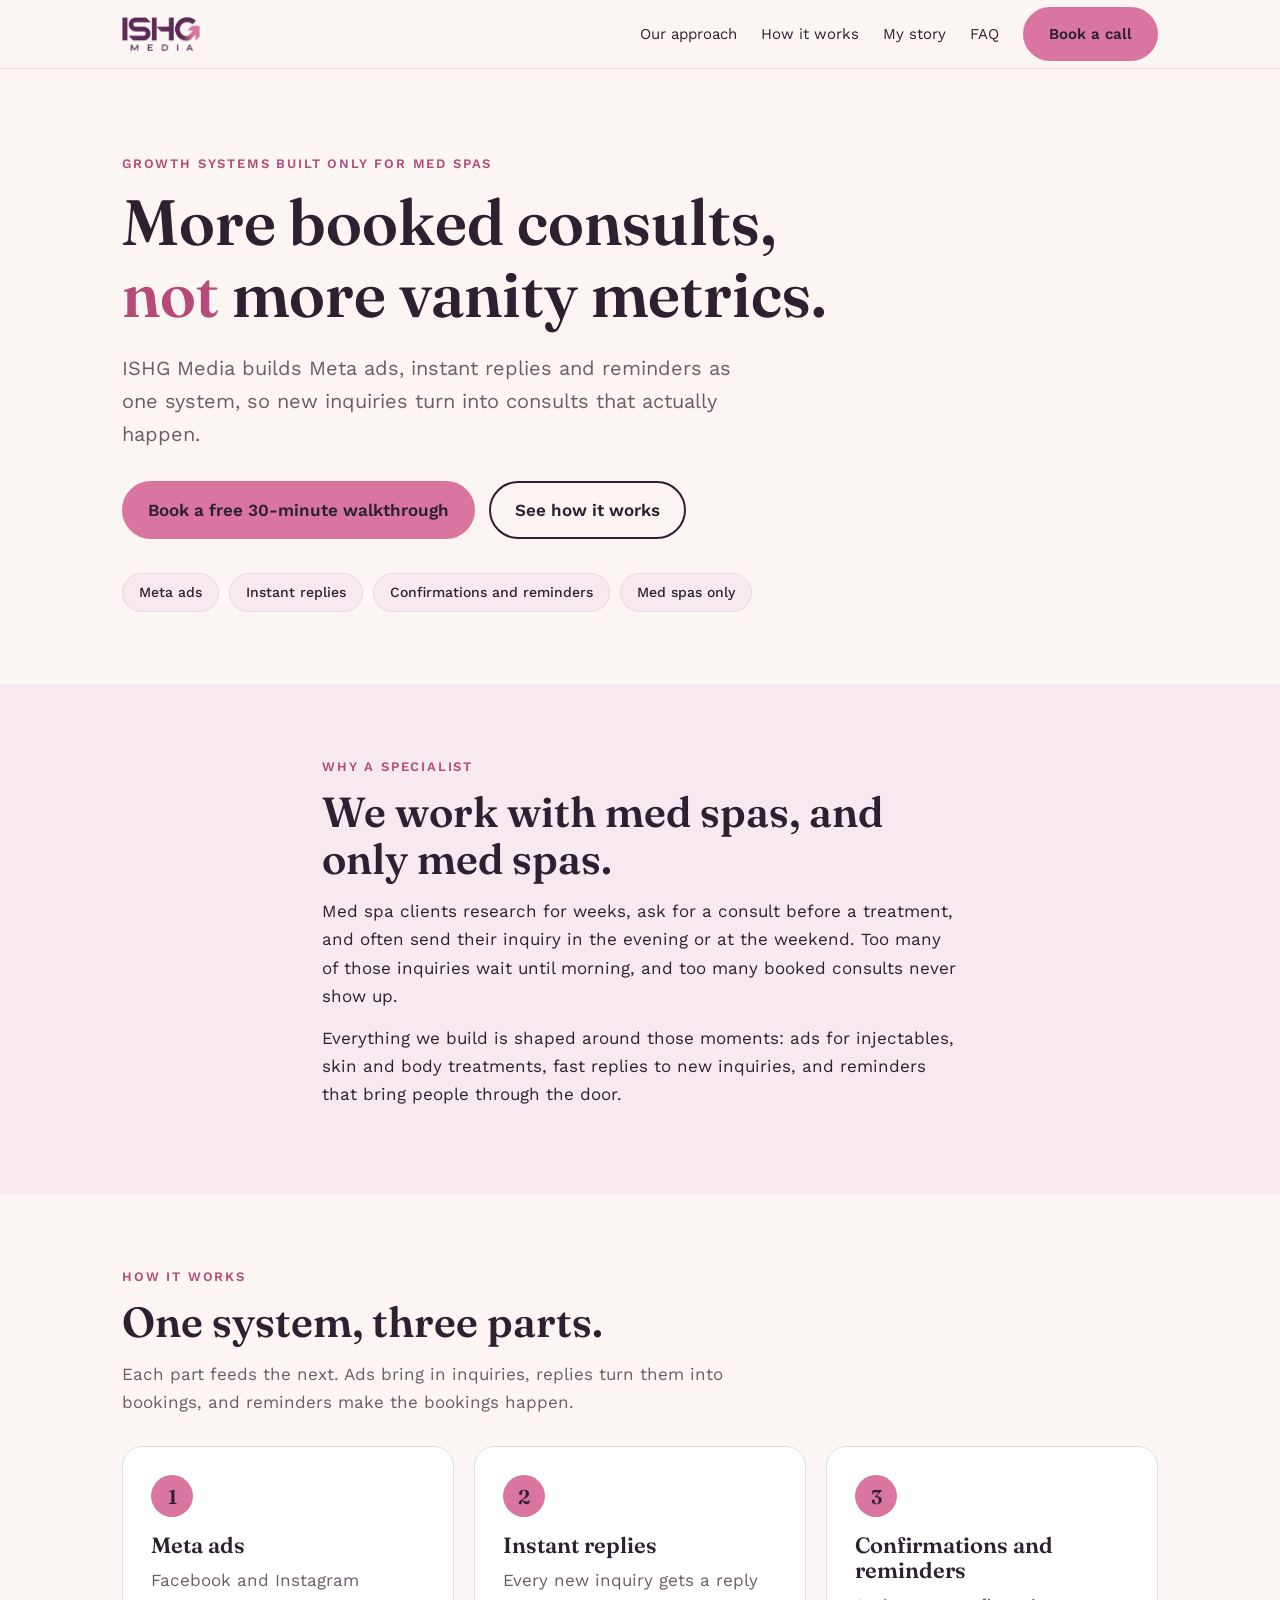
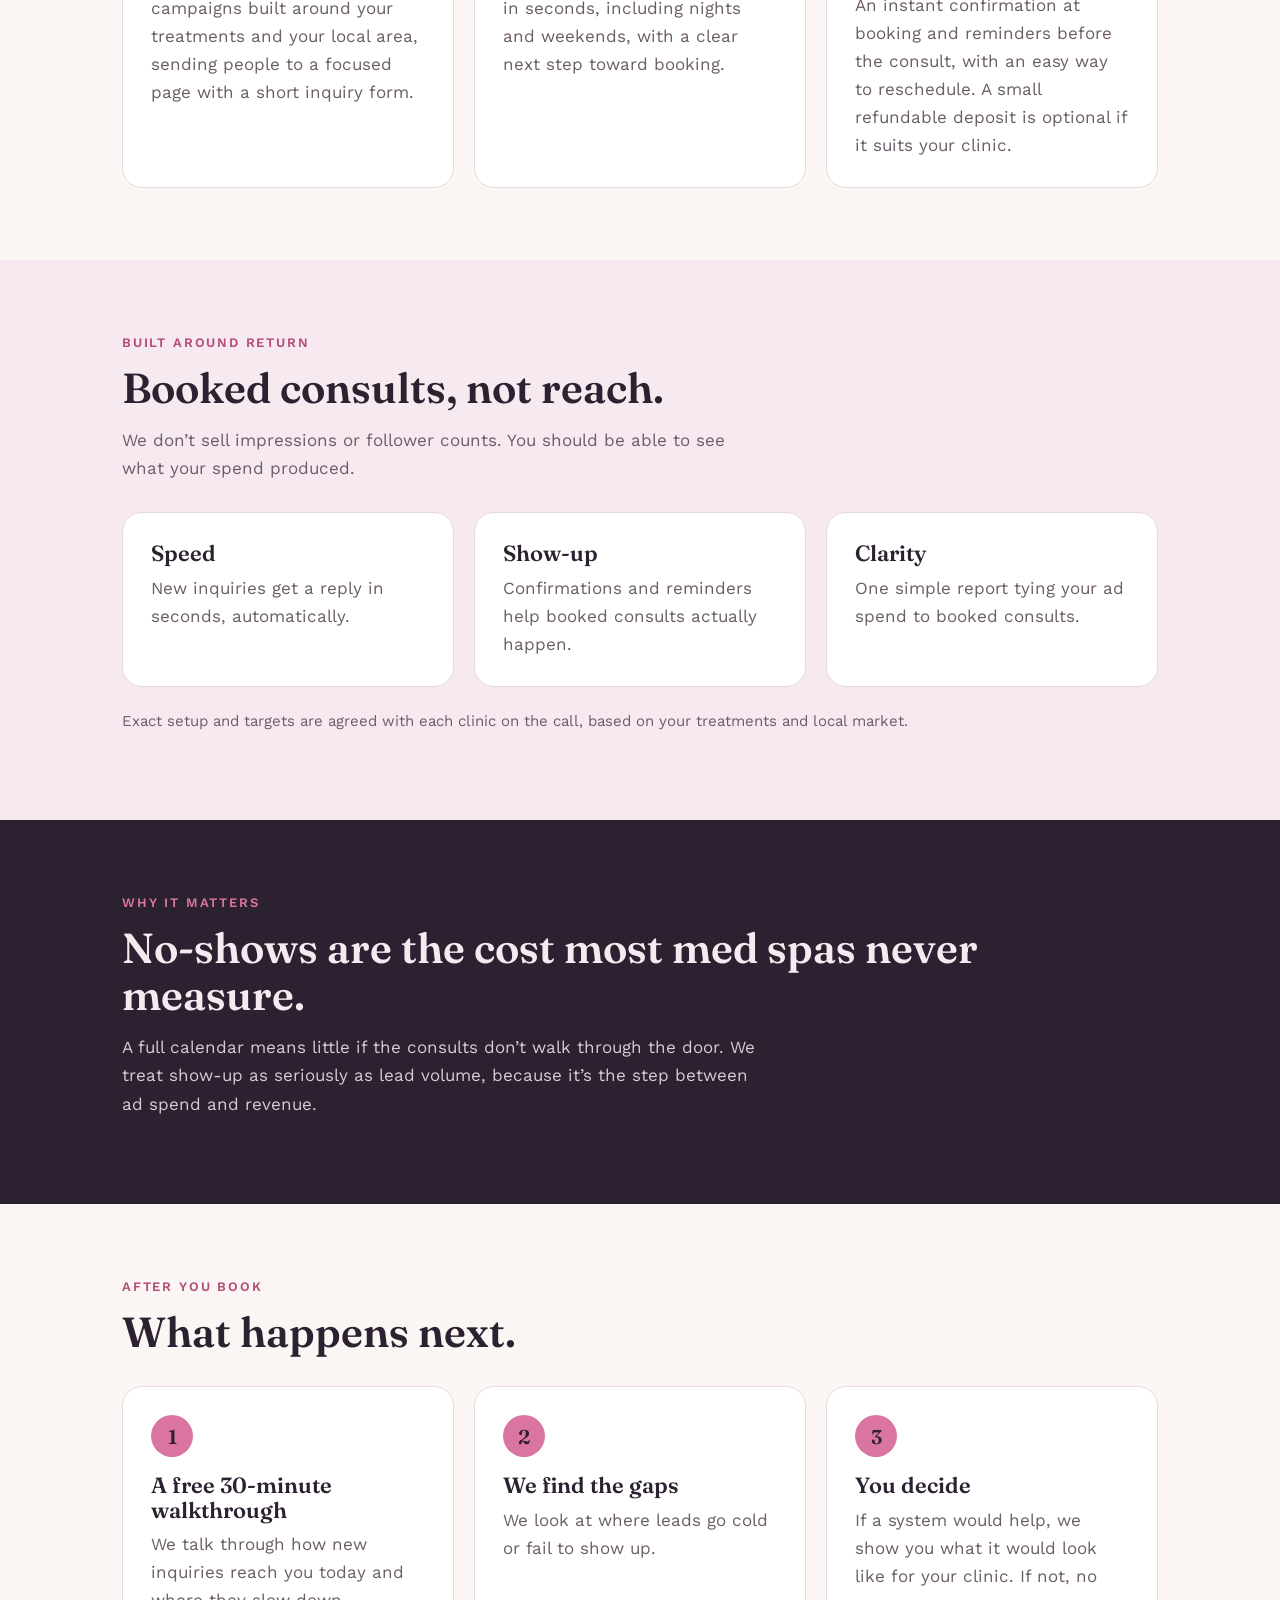
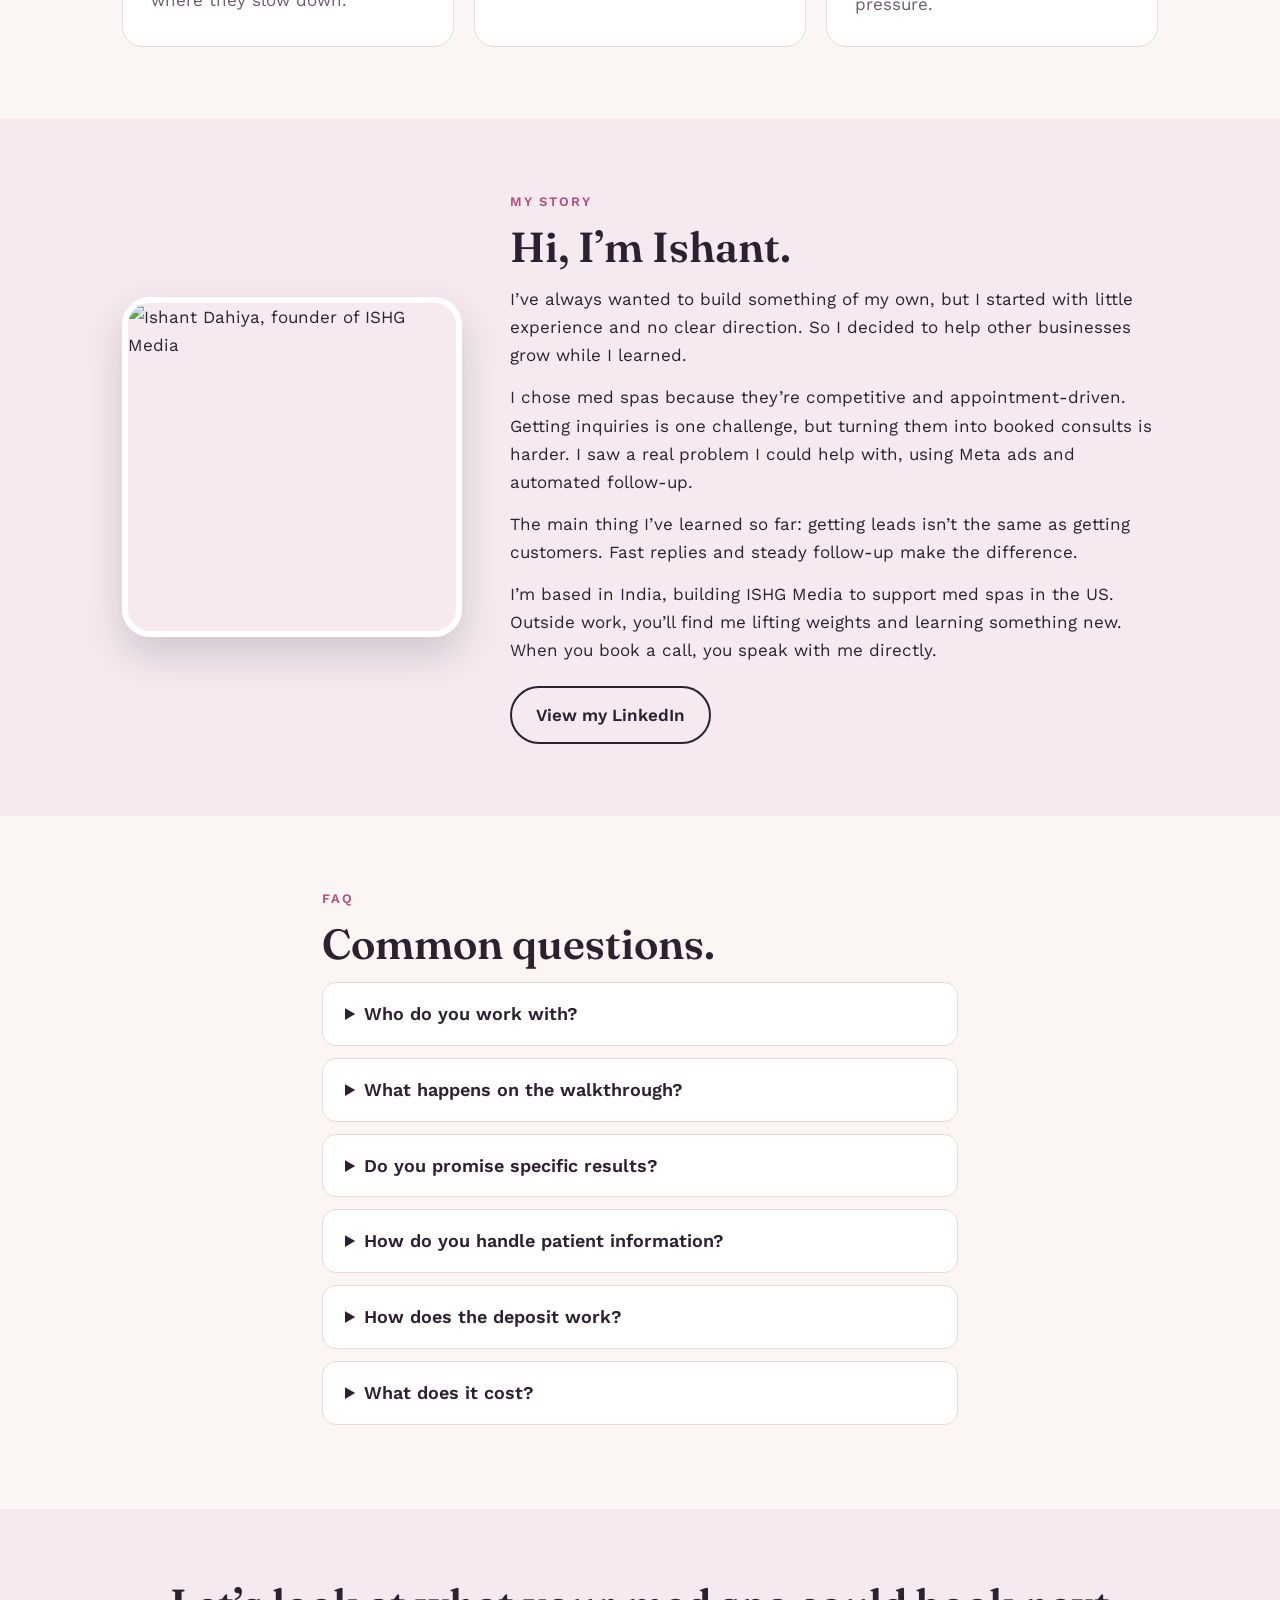
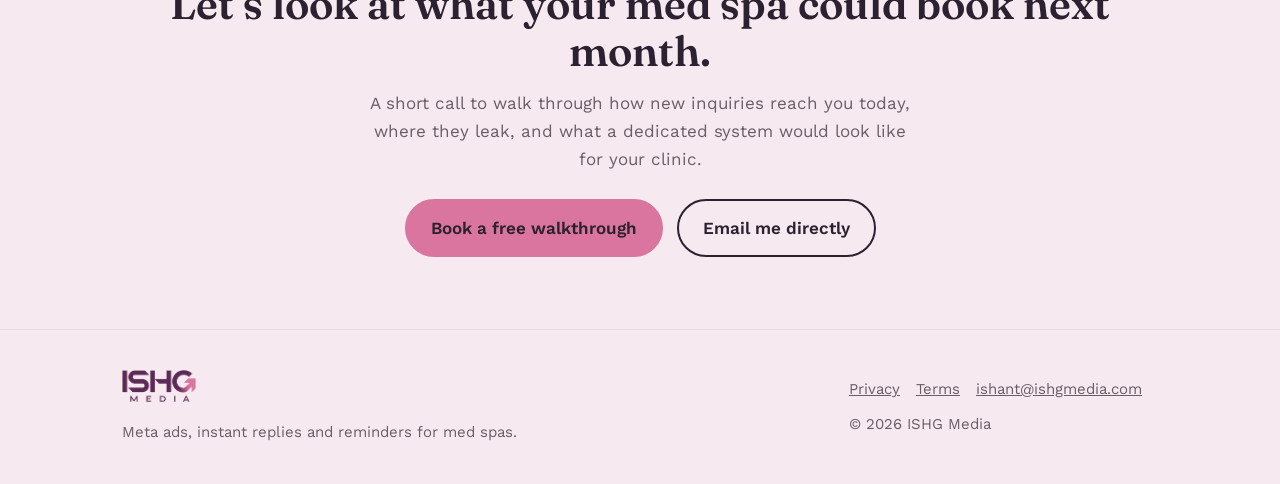
==== commit 6808e8a3: "Add files via upload" ====
--- a/index.html
+++ b/index.html
@@ -5,7 +5,7 @@
 <link rel="icon" href="logo.png"><link rel="stylesheet" href="https://fonts.googleapis.com/css2?family=Fraunces:opsz,wght@9..144,500;9..144,650&family=Work+Sans:wght@400;500;600&display=swap">
 <link rel="stylesheet" href="style.css"></head><body>
 <header class="top"><div class="wrap"><a href="/"><img src="logo.png" alt="ISHG Media"></a>
-<nav><a href="#approach">Our approach</a><a href="#how">How it works</a><a href="#faq">FAQ</a><a class="btn" href="https://ishgmedia.setmore.com/ishant">Book a call</a></nav></div></header>
+<nav><a href="#approach">Our approach</a><a href="#how">How it works</a><a href="#story">My story</a><a href="#faq">FAQ</a><a class="btn" href="https://ishgmedia.setmore.com/ishant">Book a call</a></nav></div></header>
 <main>
 <section class="hero"><div class="wrap"><p class="eb">Growth systems built only for med spas</p>
 <h1>More booked consults,<br><em>not</em> more vanity metrics.</h1>
@@ -39,9 +39,14 @@
 <div class="card"><div class="n">2</div><h3>We find the gaps</h3><p>We look at where leads go cold or fail to show up.</p></div>
 <div class="card"><div class="n">3</div><h3>You decide</h3><p>If a system would help, we show you what it would look like for your clinic. If not, no pressure.</p></div></div></div></section>
 
-<section class="alt"><div class="wrap mid"><p class="eb">Who you&rsquo;ll work with</p><h2>You work with the person who builds it.</h2>
-<p>I&rsquo;m Ishant Dahiya, founder of ISHG Media. When you book a call, you speak with me directly, and I build and run your system myself.</p>
-<p>I keep the offer narrow on purpose: Meta ads to bring people in, instant replies to book them, and reminders so they show up.</p></div></section>
+<section id="story" class="alt"><div class="wrap story">
+<img class="me-photo" src="photo/ishant-dahiya.jpg" alt="Ishant Dahiya, founder of ISHG Media" width="800" height="800">
+<div><p class="eb">My story</p><h2>Hi, I&rsquo;m Ishant.</h2>
+<p>I&rsquo;ve always wanted to build something of my own, but I started with little experience and no clear direction. So I decided to help other businesses grow while I learned.</p>
+<p>I chose med spas because they&rsquo;re competitive and appointment-driven. Getting inquiries is one challenge, but turning them into booked consults is harder. I saw a real problem I could help with, using Meta ads and automated follow-up.</p>
+<p>The main thing I&rsquo;ve learned so far: getting leads isn&rsquo;t the same as getting customers. Fast replies and steady follow-up make the difference.</p>
+<p>I&rsquo;m based in India, building ISHG Media to support med spas in the US. Outside work, you&rsquo;ll find me lifting weights and learning something new. When you book a call, you speak with me directly.</p>
+<a class="btn o" href="https://www.linkedin.com/in/ishant-dahiya-499b99324/" target="_blank" rel="noopener">View my LinkedIn</a></div></div></section>
 
 <section id="faq"><div class="wrap mid"><p class="eb">FAQ</p><h2>Common questions.</h2>
 <details><summary>Who do you work with?</summary><p>Only medical spas. We take on no other industries, so everything we build is shaped around how med spa clients research and book.</p></details>
--- a/style.css
+++ b/style.css
@@ -27,3 +27,7 @@
 footer .wrap{display:flex;justify-content:space-between;gap:24px;flex-wrap:wrap;align-items:center}footer img{height:32px}footer a{color:var(--mute);margin-right:16px}
 .doc{padding:56px 0 72px;max-width:760px}.doc h1{font-size:clamp(32px,5vw,48px);margin-bottom:8px}.doc h2{font-size:24px;margin:34px 0 8px}.doc p,.doc li{color:#4B3F49}.doc ul{padding-left:22px}.doc .d{color:var(--mute);font-size:15px}
 @media(max-width:640px){.top nav a:not(.btn){display:none}.hero{padding:56px 0 48px}section{padding:52px 0}}
+.story{display:grid;grid-template-columns:minmax(0,340px) 1fr;gap:48px;align-items:center}
+.me-photo{width:100%;height:auto;aspect-ratio:1;object-fit:cover;border-radius:28px;border:6px solid #fff;box-shadow:0 18px 40px rgba(44,33,48,.18);display:block}
+.story .btn{margin-top:8px}
+@media(max-width:760px){.story{grid-template-columns:1fr;gap:28px}.me-photo{max-width:300px}}
